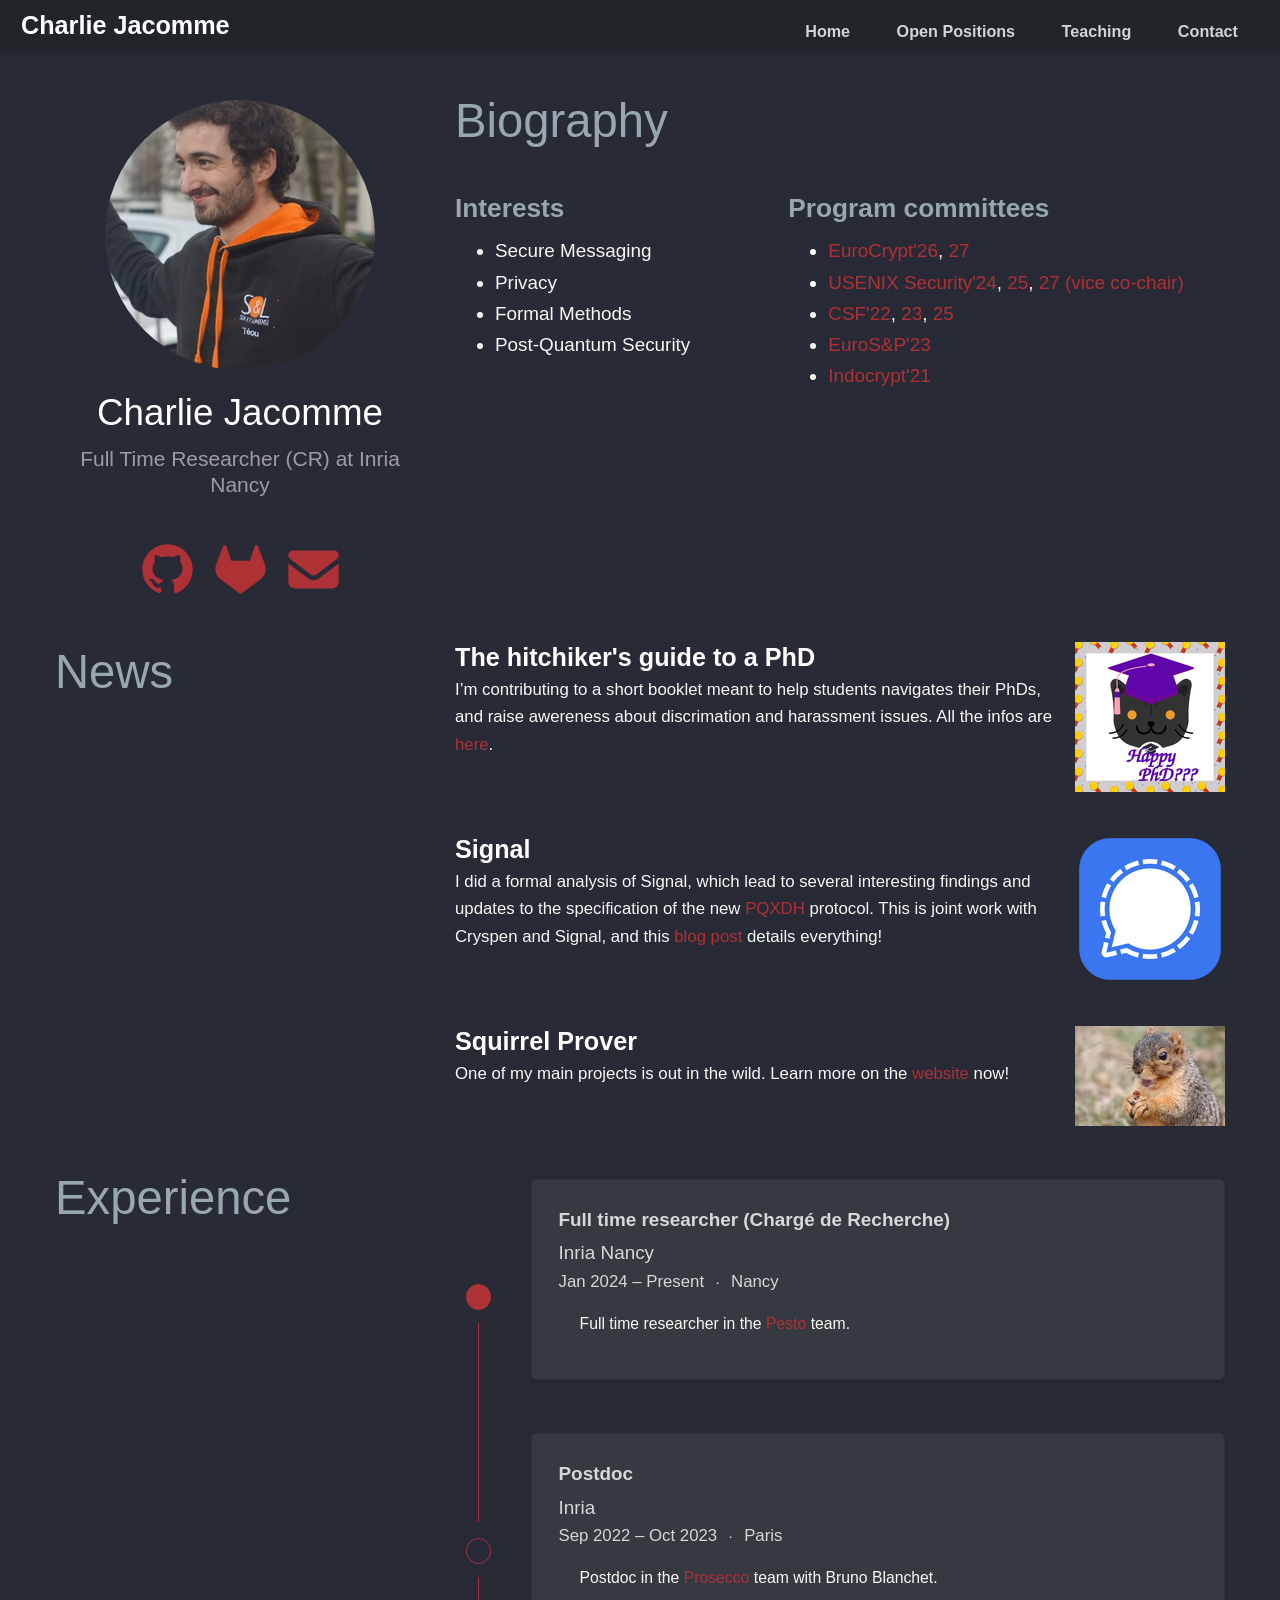
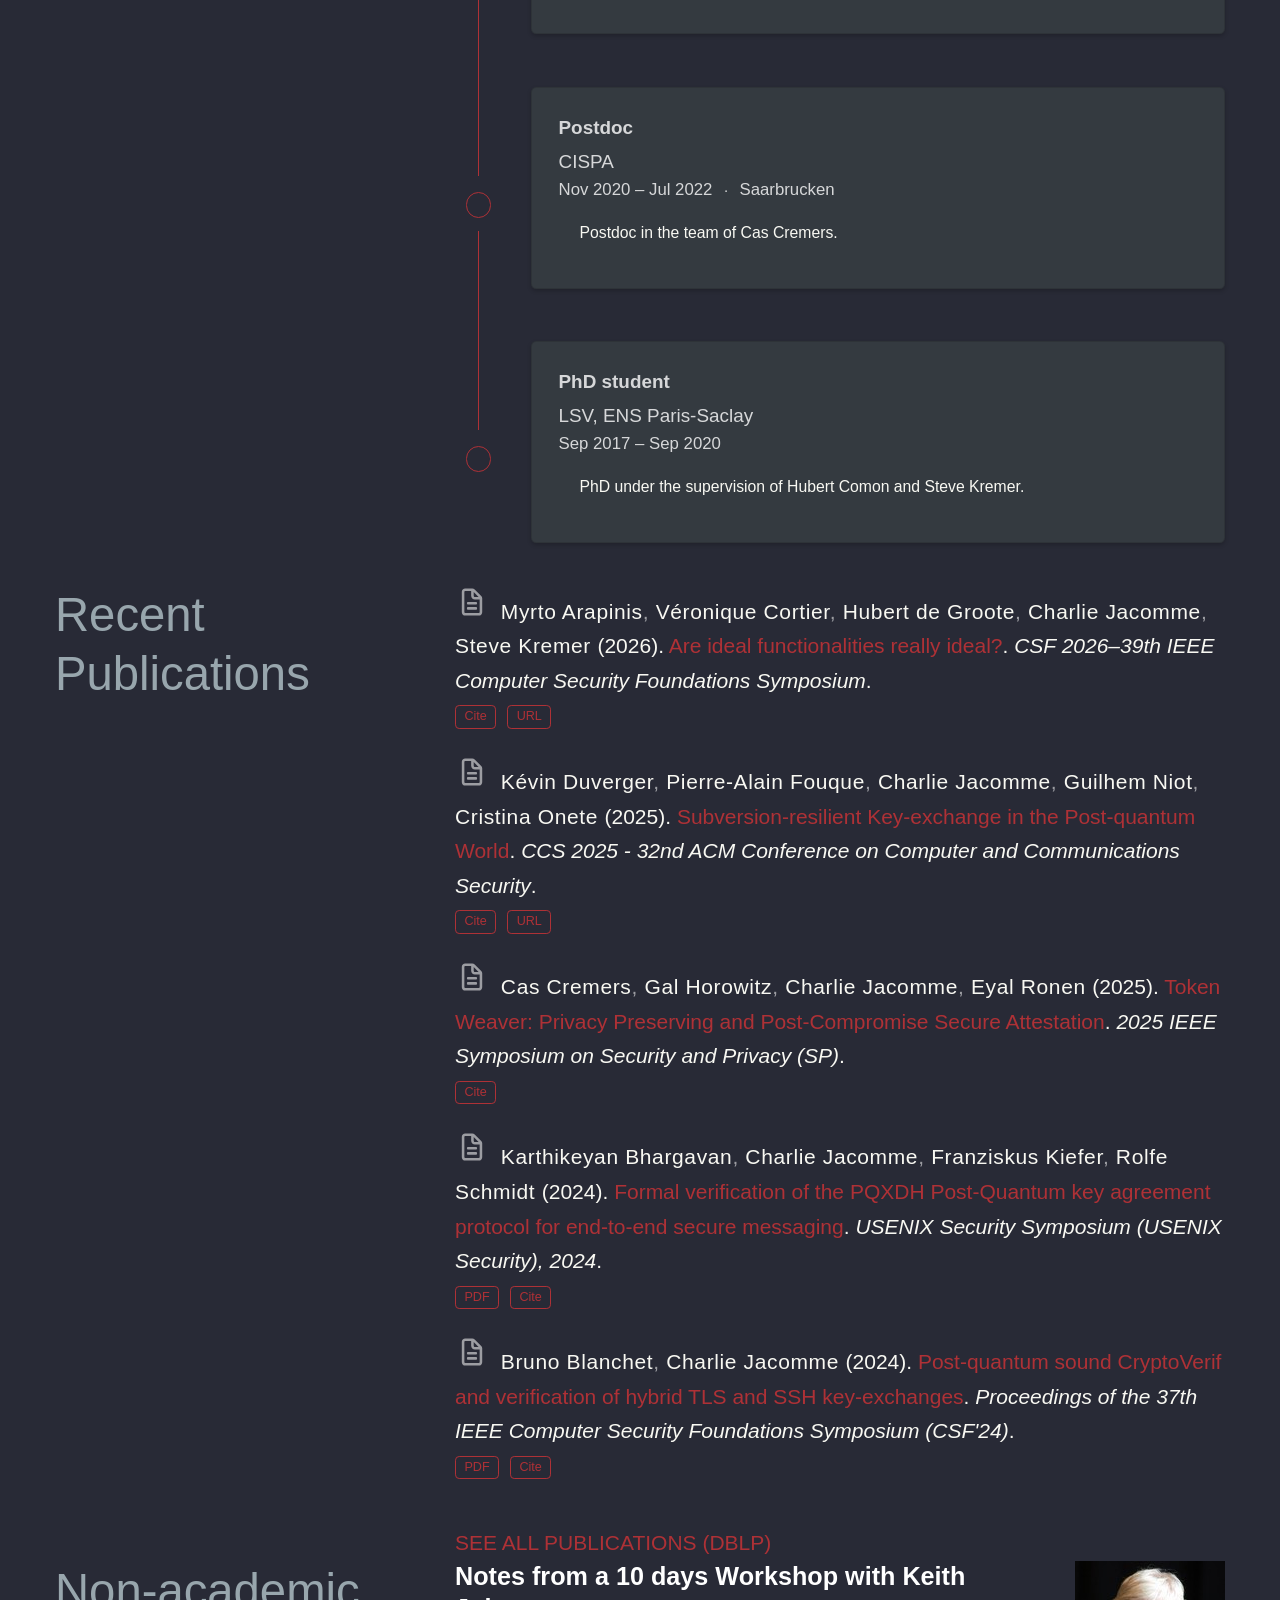
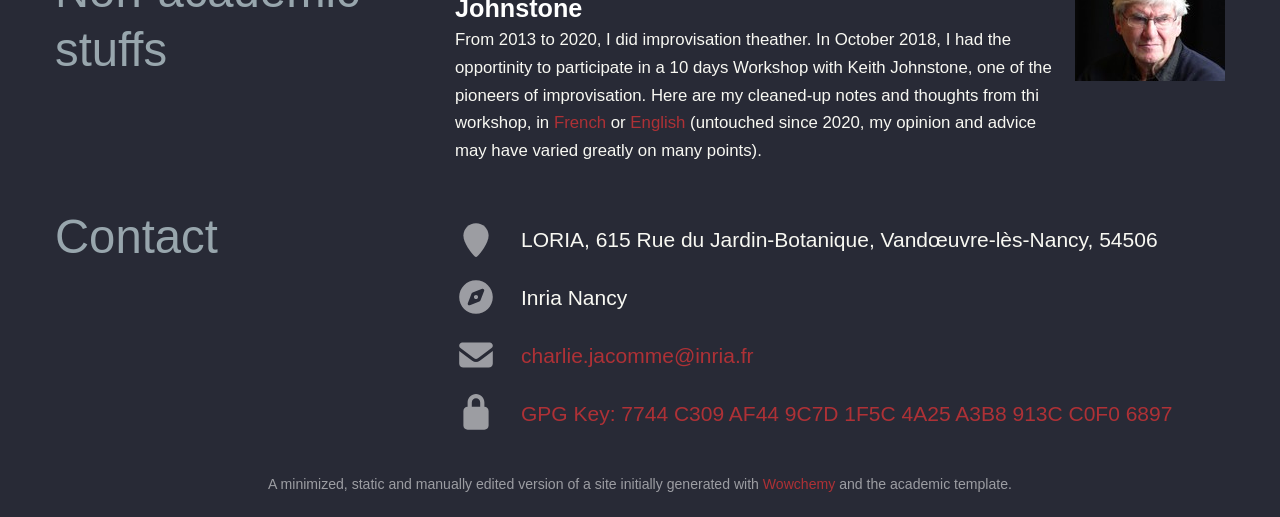
==== index.html @ 4e1c45e5 "first static version" ====
<!DOCTYPE html>
<html lang="en-us"><head>
<meta http-equiv="content-type" content="text/html; charset=UTF-8">
<meta charset="utf-8">
<meta name="viewport" content="width=device-width,initial-scale=1">
<meta http-equiv="x-ua-compatible" content="IE=edge">
<meta name="generator" content="Wowchemy 4.8.0 for Hugo">
<meta name="author" content="Charlie Jacomme">
<meta name="description" content="Full Time Researcher (CR) at Inria Nancy">
<link rel="alternate" hreflang="en-us" href="https://charlie.jacomme.fr/">
<link rel="preconnect" href="https://fonts.gstatic.com/" crossorigin="">
<meta name="theme-color" content="rgb(174,49,54)">

<link rel="stylesheet" href="min.css">




<link rel="canonical" href="https://charlie.jacomme.fr/">


<title>Charlie Jacomme</title>
<body id="top" data-spy="scroll" data-offset="70" data-target="#navbar-main" class="dark">

<nav class="navbar navbar-expand-lg navbar-light compensate-for-scrollbar" id="navbar-main">


<div class="navbar-brand-mobile-wrapper">
<a class="navbar-brand" href="https://charlie.jacomme.fr/">Charlie Jacomme</a>
</div>

<div class="main-menu-item" id="navbar-content">

<a class="nav-link active" href="index.html#about" data-target="#about">Home</a>

<a class="nav-link" href="positions.html">Open Positions</a>

<a class="nav-link" href="teaching.html">Teaching</a>

<a class="nav-link active" href="index.html#contact" data-target="#contact">Contact</a>


</div>
</nav>

<span class="js-widget-page d-none"></span>
<section id="about" class="home-section wg-about">
<div class="container">
<div class="row">
<div class="col-12 col-lg-4">
<div id="profile">
<img class="avatar avatar-circle" src="pics/avatar.jpg" alt="Charlie Jacomme">
<div class="portrait-title">
<h2>Charlie Jacomme</h2>
<h3>Full Time Researcher (CR) at Inria Nancy</h3>
</div>
<ul class="network-icon" aria-hidden="true">
<li>
  <a href="https://github.com/charlie-j/" target="_blank" rel="noopener">
    <i class="big-icon">
   <svg   viewBox="0 0 640 640" height="3em" aria-hidden="true">
    <!--!Font Awesome Free v7.3.1 by @fontawesome - https://fontawesome.com License - https://fontawesome.com/license/free Copyright 2026 Fonticons, Inc.--><path d="M280.5 426.5C214.5 418.5 168 371 168 309.5C168 284.5 177 257.5 192 239.5C185.5 223 186.5 188 194 173.5C214 171 241 181.5 257 196C276 190 296 187 320.5 187C345 187 365 190 383 195.5C398.5 181.5 426 171 446 173.5C453 187 454 222 447.5 239C463.5 258 472 283.5 472 309.5C472 371 425.5 417.5 358.5 426C375.5 437 387 461 387 488.5L387 540.5C387 555.5 399.5 564 414.5 558C505 523.5 576 433 576 321C576 179.5 461 64 319.5 64C178 64 64 179.5 64 321C64 432 134.5 524 229.5 558.5C243 563.5 256 554.5 256 541L256 501C249 504 240 506 232 506C199 506 179.5 488 165.5 454.5C160 441 154 433 142.5 431.5C136.5 431 134.5 428.5 134.5 425.5C134.5 419.5 144.5 415 154.5 415C169 415 181.5 424 194.5 442.5C204.5 457 215 463.5 227.5 463.5C240 463.5 248 459 259.5 447.5C268 439 274.5 431.5 280.5 426.5z"/></svg>
    </i> 
</a>
</li>
<li>
<a href="https://gitlab.inria.fr/cjacomme" target="_blank" rel="noopener">
 <i class="big-icon">
   <svg   viewBox="0 0 640 640"  height="3em" aria-hidden="true">
   <!--!Font Awesome Free v7.3.1 by @fontawesome - https://fontawesome.com License - https://fontawesome.com/license/free Copyright 2026 Fonticons, Inc.--><path d="M568 268.6L567.3 266.8L497.6 85C496.2 81.4 493.7 78.4 490.4 76.4C488 74.8 485.3 73.9 482.4 73.6C479.5 73.3 476.7 73.7 474 74.7C471.3 75.7 468.9 77.4 466.9 79.5C465 81.6 463.6 84.2 462.8 86.9L415.8 230.9L225.3 230.9L178.2 86.9C177.4 84.1 176 81.6 174.1 79.5C172.1 77.4 169.7 75.8 167 74.7C164.4 73.7 161.5 73.3 158.6 73.6C155.7 73.9 153 74.8 150.6 76.4C147.4 78.4 144.8 81.5 143.4 85L73.8 266.8L73 268.6C63 294.8 61.7 323.6 69.5 350.6C77.2 377.5 93.5 401.3 115.9 418.2L116.2 418.4L116.8 418.8L222.8 498.3C261.3 527.4 289.5 548.6 307.4 562.2C311.1 564.1 315.7 566.5 320.4 566.5C325.1 566.5 329.7 564.1 333.4 562.2C351.3 548.7 379.5 527.3 418 498.3L524.7 418.4L525 418.1C547.4 401.2 563.7 377.5 570.6 350.6C579.2 323.6 578 294.8 568 268.6z"/></svg>
    </i> 
</a>
</li>
<li>
<a href="mailto:charlie.jacomme@inria.fr">
 <i class="big-icon">
   <svg   viewBox="0 0 640 640"  height="3em" aria-hidden="true"><!--!Font Awesome Free v7.3.1 by @fontawesome - https://fontawesome.com License - https://fontawesome.com/license/free Copyright 2026 Fonticons, Inc.--><path id="fa-enveloppe" d="M112 128C85.5 128 64 149.5 64 176C64 191.1 71.1 205.3 83.2 214.4L291.2 370.4C308.3 383.2 331.7 383.2 348.8 370.4L556.8 214.4C568.9 205.3 576 191.1 576 176C576 149.5 554.5 128 528 128L112 128zM64 260L64 448C64 483.3 92.7 512 128 512L512 512C547.3 512 576 483.3 576 448L576 260L377.6 408.8C343.5 434.4 296.5 434.4 262.4 408.8L64 260z"/></svg>
  </i>
</a>
</li>
</ul>
</div>
</div>
<div class="col-12 col-lg-8">
<h1>Biography</h1>
<div class="row">
<div class="col-md-5">
<h3>Interests</h3>
<ul class="ul-interests">
<li>Secure Messaging</li>
<li>Privacy</li>
<li>Formal Methods</li>
<li>Post-Quantum Security</li>
</ul>
</div>
<div class="col-md-7">

<h3>Program committees</h3>
<ul class="ul-interests">
<li> <a href="https://eurocrypt.iacr.org/2026/callforpapers.php">EuroCrypt'26</a>, <a href="https://eurocrypt.iacr.org/2027/callforpapers.php">27</a> </li>
<li> <a href="https://www.usenix.org/conference/usenixsecurity24/call-for-papers">USENIX Security'24</a>, <a href="https://www.usenix.org/conference/usenixsecurity25/call-for-papers">25</a>, <a href="https://www.usenix.org/conference/usenixsecurity27/call-for-papers">27 (vice co-chair)</a> </li>
<li> <a href="https://www.ieee-security.org/TC/CSF2022/cfp.html">CSF'22</a>, <a href="https://www.ieee-security.org/TC/CSF2023/cfp.html">23</a>, <a href="https://www.ieee-security.org/TC/CSF2025/cfp.html">25</a> </li>
<li> <a href="https://www.ieee-security.org/TC/EuroSP2023/">EuroS&amp;P'23</a> </li>
<li> <a href="https://indocrypt2021.lnmiit.ac.in/committees_pc.html">Indocrypt'21</a> </li>
</ul>

</div>

</div>
</div>
<div class="row">
</div>
</div>
</div>

</section>
<section id="projects" class="home-section wg-portfolio">
<div class="container">
<div class="row">
<div class="col-12 col-lg-4 section-heading">
<h1>News</h1>
</div>
<div class="col-12 col-lg-8">
<div class="row js-layout-row">
<div class="col-12 isotope-item">
<div class="media stream-item">
<div class="media-body">
<h3 class="article-title mb-0 mt-0">
<a href="https://not-in-our-labs.github.io/" target="_blank" rel="noopener">The hitchiker's guide to a PhD</a>
</h3>
<a href="https://charlie.jacomme.fr/project/booklet/" class="summary-link">
</a><div class="article-style"><a href="https://charlie.jacomme.fr/project/booklet/" class="summary-link">
</a><a href=""></a>I’m contributing to a short booklet meant to help students navigates their PhDs, and raise awereness about discrimation and harassment issues. All the infos are <a href="https://not-in-our-labs.github.io/">here</a>.
</div>

<div class="stream-meta article-metadata">
</div>
<div class="btn-links">
</div>
</div>
<div class="ml-3">
<a href="https://not-in-our-labs.github.io/" target="_blank" rel="noopener">
<img src="pics/happy-phd.png" alt="The hitchiker's guide to a PhD">
</a>
</div>
</div>
</div>
<div class="col-12 isotope-item">
<div class="media stream-item">
<div class="media-body">
<h3 class="article-title mb-0 mt-0">
<a href="https://cryspen.com/post/pqxdh/" target="_blank" rel="noopener">Signal</a>
</h3>
<a href="https://charlie.jacomme.fr/project/signal/" class="summary-link">
</a><div class="article-style"><a href="https://charlie.jacomme.fr/project/signal/" class="summary-link">
</a><a href=""></a>I did a formal analysis of Signal, which lead to several interesting findings and updates to the specification of the new <a href="https://signal.org/blog/pqxdh/">PQXDH</a> protocol. This is joint work with Cryspen and Signal, and this <a href="https://cryspen.com/post/pqxdh/">blog post</a> details everything!
</div>

<div class="stream-meta article-metadata">
</div>
<div class="btn-links">
</div>
</div>
<div class="ml-3">
<a href="https://cryspen.com/post/pqxdh/" target="_blank" rel="noopener">
<img src="pics/signal.png" alt="Signal">
</a>
</div>
</div>
</div>
<div class="col-12 isotope-item">
<div class="media stream-item">
<div class="media-body">
<h3 class="article-title mb-0 mt-0">
<a href="https://squirrel-prover.github.io/" target="_blank" rel="noopener">Squirrel Prover</a>
</h3>
<a href="https://charlie.jacomme.fr/project/squirrelprover/" class="summary-link">
</a><div class="article-style"><a href="https://charlie.jacomme.fr/project/squirrelprover/" class="summary-link">
</a><a href=""></a>One of my main projects is out in the wild. Learn more on the <a href="https://squirrel-prover.github.io/">website</a> now!
</div>

<div class="stream-meta article-metadata">
</div>
<div class="btn-links">
</div>
</div>
<div class="ml-3">
<a href="https://squirrel-prover.github.io/" target="_blank" rel="noopener">
<img src="pics/squirrel.jpg" alt="Squirrel Prover">
</a>
</div>
</div>
</div>
</div>
</div>
</div>
</div>
</section>
<section id="experience" class="home-section wg-experience">
<div class="container">
<div class="row">
<div class="col-12 col-lg-4 section-heading">
<h1>Experience</h1>
</div>
<div class="col-12 col-lg-8">
<div class="row experience">
<div class="col-auto text-center flex-column d-none d-sm-flex">
<div class="row h-50">
<div class="col">&nbsp;</div>
<div class="col">&nbsp;</div>
</div>
<div class="m-2">
<span class="badge badge-pill border exp-fill">&nbsp;</span>
</div>
<div class="row h-50">
<div class="col border-right">&nbsp;</div>
<div class="col">&nbsp;</div>
</div>
</div>
<div class="col py-2">
<div class="card">
<div class="card-body">
<h4 class="card-title exp-title text-muted mt-0 mb-1">Full time researcher (Chargé de Recherche)</h4>
<h4 class="card-title exp-company text-muted my-0">Inria Nancy</h4>
<div class="text-muted exp-meta">
Jan 2024 –
Present
<span class="middot-divider"></span>
<span>Nancy</span>
</div>
<div class="card-text">Full time researcher in the <a href="https://team.inria.fr/pesto/">Pesto</a> team.</div>
</div>
</div>
</div>
</div>
<div class="row experience">
<div class="col-auto text-center flex-column d-none d-sm-flex">
<div class="row h-50">
<div class="col border-right">&nbsp;</div>
<div class="col">&nbsp;</div>
</div>
<div class="m-2">
<span class="badge badge-pill border">&nbsp;</span>
</div>
<div class="row h-50">
<div class="col border-right">&nbsp;</div>
<div class="col">&nbsp;</div>
</div>
</div>
<div class="col py-2">
<div class="card">
<div class="card-body">
<h4 class="card-title exp-title text-muted mt-0 mb-1">Postdoc</h4>
<h4 class="card-title exp-company text-muted my-0">Inria</h4>
<div class="text-muted exp-meta">
Sep 2022 –
Oct 2023
<span class="middot-divider"></span>
<span>Paris</span>
</div>
<div class="card-text">Postdoc in the <a href="https://team.inria.fr/prosecco/">Prosecco</a> team with Bruno Blanchet.</div>
</div>
</div>
</div>
</div>
<div class="row experience">
<div class="col-auto text-center flex-column d-none d-sm-flex">
<div class="row h-50">
<div class="col border-right">&nbsp;</div>
<div class="col">&nbsp;</div>
</div>
<div class="m-2">
<span class="badge badge-pill border">&nbsp;</span>
</div>
<div class="row h-50">
<div class="col border-right">&nbsp;</div>
<div class="col">&nbsp;</div>
</div>
</div>
<div class="col py-2">
<div class="card">
<div class="card-body">
<h4 class="card-title exp-title text-muted mt-0 mb-1">Postdoc</h4>
<h4 class="card-title exp-company text-muted my-0">CISPA</h4>
<div class="text-muted exp-meta">
Nov 2020 –
Jul 2022
<span class="middot-divider"></span>
<span>Saarbrucken</span>
</div>
<div class="card-text">Postdoc in the team of Cas Cremers.</div>
</div>
</div>
</div>
</div>
<div class="row experience">
<div class="col-auto text-center flex-column d-none d-sm-flex">
<div class="row h-50">
<div class="col border-right">&nbsp;</div>
<div class="col">&nbsp;</div>
</div>
<div class="m-2">
<span class="badge badge-pill border">&nbsp;</span>
</div>
<div class="row h-50">
<div class="col">&nbsp;</div>
<div class="col">&nbsp;</div>
</div>
</div>
<div class="col py-2">
<div class="card">
<div class="card-body">
<h4 class="card-title exp-title text-muted mt-0 mb-1">PhD student</h4>
<h4 class="card-title exp-company text-muted my-0">LSV, ENS Paris-Saclay</h4>
<div class="text-muted exp-meta">
Sep 2017 –
Sep 2020
</div>
<div class="card-text">PhD under the supervision of Hubert Comon and Steve Kremer.</div>
</div>
</div>
</div>
</div>
</div>
</div>
</div>
</section>


<section id="publications" class="home-section wg-pages">
<div class="container">
<div class="row">
<div class="col-12 col-lg-4 section-heading">
<h1>Recent Publications</h1>
</div>
<svg  xmlns="http://www.w3.org/2000/svg" viewBox="0 0 640 640"  width="0" height="0"><!--!Font Awesome Free v7.3.1 by @fontawesome - https://fontawesome.com License - https://fontawesome.com/license/free Copyright 2026 Fonticons, Inc.--><path id="fa-file"
d="M192 112L304 112L304 200C304 239.8 336.2 272 376 272L464 272L464 512C464 520.8 456.8 528 448 528L192 528C183.2 528 176 520.8 176 512L176 128C176 119.2 183.2 112 192 112zM352 131.9L444.1 224L376 224C362.7 224 352 213.3 352 200L352 131.9zM192 64C156.7 64 128 92.7 128 128L128 512C128 547.3 156.7 576 192 576L448 576C483.3 576 512 547.3 512 512L512 250.5C512 233.5 505.3 217.2 493.3 205.2L370.7 82.7C358.7 70.7 342.5 64 325.5 64L192 64zM248 320C234.7 320 224 330.7 224 344C224 357.3 234.7 368 248 368L392 368C405.3 368 416 357.3 416 344C416 330.7 405.3 320 392 320L248 320zM248 416C234.7 416 224 426.7 224 440C224 453.3 234.7 464 248 464L392 464C405.3 464 416 453.3 416 440C416 426.7 405.3 416 392 416L248 416z"/></svg>


<div class="col-12 col-lg-8">
<div class="pub-list-item" style="margin-bottom:1rem">
  <i class="far pub-icon" aria-hidden="true">
       <svg   viewBox="0 0 640 640"  height="2em" aria-hidden="true">     <use href="#fa-file"></use> </svg>
  </i>
  
<span class="article-metadata li-cite-author">
<span><a href="https://charlie.jacomme.fr/author/myrto-arapinis/">Myrto Arapinis</a></span>, <span><a href="https://charlie.jacomme.fr/author/veronique-cortier/">Véronique Cortier</a></span>, <span><a href="https://charlie.jacomme.fr/author/hubert-de-groote/">Hubert de Groote</a></span>, <span><a href="https://charlie.jacomme.fr/author/charlie-jacomme/">Charlie Jacomme</a></span>, <span><a href="https://charlie.jacomme.fr/author/steve-kremer/">Steve Kremer</a></span>
</span>
(2026).
<a href="https://charlie.jacomme.fr/publication/arapinis-2026-ideal/">Are ideal functionalities really ideal?</a>.
<em>CSF 2026–39th IEEE Computer Security Foundations Symposium</em>.
<p>
<button type="button" class="btn btn-outline-primary my-1 mr-1 btn-sm js-cite-modal" data-filename="/publication/arapinis-2026-ideal/cite.bib">
Cite
</button>
<a class="btn btn-outline-primary my-1 mr-1 btn-sm" href="https://eprint.iacr.org/2025/2125" target="_blank" rel="noopener">
URL
</a>
</p>
</div>
<div class="pub-list-item" style="margin-bottom:1rem">
  <i class="far pub-icon" aria-hidden="true">
 <svg   viewBox="0 0 640 640"  height="2em" aria-hidden="true">     <use href="#fa-file"></use> </svg>
  </i>
<span class="article-metadata li-cite-author">
<span><a href="https://charlie.jacomme.fr/author/kevin-duverger/">Kévin Duverger</a></span>, <span><a href="https://charlie.jacomme.fr/author/pierre-alain-fouque/">Pierre-Alain Fouque</a></span>, <span><a href="https://charlie.jacomme.fr/author/charlie-jacomme/">Charlie Jacomme</a></span>, <span><a href="https://charlie.jacomme.fr/author/guilhem-niot/">Guilhem Niot</a></span>, <span><a href="https://charlie.jacomme.fr/author/cristina-onete/">Cristina Onete</a></span>
</span>
(2025).
<a href="https://charlie.jacomme.fr/publication/duvergerhal-05242187/">Subversion-resilient Key-exchange in the Post-quantum World</a>.
<em>CCS 2025 - 32nd ACM Conference on Computer and Communications Security</em>.
<p>
<button type="button" class="btn btn-outline-primary my-1 mr-1 btn-sm js-cite-modal" data-filename="/publication/duvergerhal-05242187/cite.bib">
Cite
</button>
<a class="btn btn-outline-primary my-1 mr-1 btn-sm" href="https://inria.hal.science/hal-05242187" target="_blank" rel="noopener">
URL
</a>
</p>
</div>
<div class="pub-list-item" style="margin-bottom:1rem">
<i class="far  pub-icon" aria-hidden="true"> <svg   viewBox="0 0 640 640" height="2em" aria-hidden="true">     <use href="#fa-file"></use> </svg></i>
<span class="article-metadata li-cite-author">
<span><a href="https://charlie.jacomme.fr/author/cas-cremers/">Cas Cremers</a></span>, <span><a href="https://charlie.jacomme.fr/author/gal-horowitz/">Gal Horowitz</a></span>, <span><a href="https://charlie.jacomme.fr/author/charlie-jacomme/">Charlie Jacomme</a></span>, <span><a href="https://charlie.jacomme.fr/author/eyal-ronen/">Eyal Ronen</a></span>
</span>
(2025).
<a href="https://charlie.jacomme.fr/publication/cremers-2025-token/">Token Weaver: Privacy Preserving and Post-Compromise Secure Attestation</a>.
<em>2025 IEEE Symposium on Security and Privacy (SP)</em>.
<p>
<button type="button" class="btn btn-outline-primary my-1 mr-1 btn-sm js-cite-modal" data-filename="/publication/cremers-2025-token/cite.bib">
Cite
</button>
</p>
</div>
<div class="pub-list-item" style="margin-bottom:1rem">
<i class="far pub-icon" aria-hidden="true"> <svg   viewBox="0 0 640 640" height="2em" aria-hidden="true">     <use href="#fa-file"></use> </svg></i>
<span class="article-metadata li-cite-author">
<span><a href="https://charlie.jacomme.fr/author/karthikeyan-bhargavan/">Karthikeyan Bhargavan</a></span>, <span><a href="https://charlie.jacomme.fr/author/charlie-jacomme/">Charlie Jacomme</a></span>, <span><a href="https://charlie.jacomme.fr/author/franziskus-kiefer/">Franziskus Kiefer</a></span>, <span><a href="https://charlie.jacomme.fr/author/rolfe-schmidt/">Rolfe Schmidt</a></span>
</span>
(2024).
<a href="https://charlie.jacomme.fr/publication/bjks-usenix-24/">Formal verification of the PQXDH Post-Quantum key agreement protocol for end-to-end secure messaging</a>.
<em>USENIX Security Symposium (USENIX Security), 2024</em>.
<p>
<a class="btn btn-outline-primary my-1 mr-1 btn-sm" href="https://charlie.jacomme.fr/publication/bjks-usenix-24/bjks-usenix-24.pdf" target="_blank" rel="noopener">
PDF
</a>
<button type="button" class="btn btn-outline-primary my-1 mr-1 btn-sm js-cite-modal" data-filename="/publication/bjks-usenix-24/cite.bib">
Cite
</button>
</p>
</div>
<div class="pub-list-item" style="margin-bottom:1rem">
<i class="far pub-icon" aria-hidden="true"> <svg   viewBox="0 0 640 640" height="2em" aria-hidden="true">     <use href="#fa-file"></use> </svg></i>
<span class="article-metadata li-cite-author">
<span><a href="https://charlie.jacomme.fr/author/bruno-blanchet/">Bruno Blanchet</a></span>, <span><a href="https://charlie.jacomme.fr/author/charlie-jacomme/">Charlie Jacomme</a></span>
</span>
(2024).
<a href="https://charlie.jacomme.fr/publication/bj-csf-24/">Post-quantum sound CryptoVerif and verification of hybrid TLS and SSH key-exchanges</a>.
<em>Proceedings of the 37th IEEE Computer Security Foundations Symposium (CSF'24)</em>.
<p>
<a class="btn btn-outline-primary my-1 mr-1 btn-sm" href="https://charlie.jacomme.fr/publication/bj-csf-24/bj-csf-24.pdf" target="_blank" rel="noopener">
PDF
</a>
<button type="button" class="btn btn-outline-primary my-1 mr-1 btn-sm js-cite-modal" data-filename="/publication/bj-csf-24/cite.bib">
Cite
</button>
</p>
</div>
<div class="see-all">
<a href="https://dblp.org/pid/195/3195.html">
See all publications (dblp)

</a>
</div>
</div>
</div>
</div>
</section>

<section id="blogposts" class="home-section wg-pages">
<div class="container">
<div class="row">
<div class="col-12 col-lg-4 section-heading">
<h1>Non-academic stuffs</h1>
</div>
<div class="col-12 col-lg-8">
<div class="media stream-item">
<div class="media-body">
<h3 class="article-title mb-0 mt-0">
<a href="https://charlie.jacomme.fr/post/keithnotes/">Notes from a 10 days Workshop with Keith Johnstone</a>
</h3>
<a href="https://charlie.jacomme.fr/post/keithnotes/" class="summary-link">
<div class="article-style">
From 2013 to 2020, I did improvisation theather. In October 2018, I had the opportinity to participate in a 10 days Workshop with Keith Johnstone, one of the pioneers of improvisation. Here are my cleaned-up notes and thoughts from thi workshop, in <a href="keith/keith_vf.pdf">French</a> or <a href="keith/keith.pdf">English</a> (untouched since 2020, my opinion and advice may have varied greatly on many points). 
</div>
</a>
</div>
<div class="ml-3">
<a href="https://charlie.jacomme.fr/post/keithnotes/">
<img src="pics/keith.jpg" alt="Notes from a 10 days Workshop with Keith Johnstone">
</a>
</div>
</div>
</div>
</div>
</div>
</section>

<section id="contact" class="home-section wg-contact">
<div class="container">
<div class="row contact-widget">
<div class="col-12 col-lg-4 section-heading">
<h1>Contact</h1>
</div>
<div class="col-12 col-lg-8">
<ul class="fa-ul">
<li>
  <i class="fa-li fas fa-2x" aria-hidden="true">
<svg xmlns="http://www.w3.org/2000/svg" viewBox="0 0 640 640" height="1em"><!--!Font Awesome Free v7.3.1 by @fontawesome - https://fontawesome.com License - https://fontawesome.com/license/free Copyright 2026 Fonticons, Inc.--><path d="M320 64C214 64 128 148.4 128 252.6C128 371.9 248.2 514.9 298.4 569.4C310.2 582.2 329.8 582.2 341.6 569.4C391.8 514.9 512 371.9 512 252.6C512 148.4 426 64 320 64z"/></svg>
  </i>
<span id="person-address">LORIA, 615 Rue du Jardin-Botanique, Vandœuvre-lès-Nancy, 54506</span>
</li>
<li>
  <i class="fa-li fas fa-2x" aria-hidden="true">
<svg xmlns="http://www.w3.org/2000/svg" viewBox="0 0 640 640" height="1em"><!--!Font Awesome Free v7.3.1 by @fontawesome - https://fontawesome.com License - https://fontawesome.com/license/free Copyright 2026 Fonticons, Inc.--><path d="M320 576C461.4 576 576 461.4 576 320C576 178.6 461.4 64 320 64C178.6 64 64 178.6 64 320C64 461.4 178.6 576 320 576zM370.7 389.1L226.4 444.6C207 452.1 187.9 433 195.4 413.6L250.9 269.3C254.2 260.8 260.8 254.2 269.3 250.9L413.6 195.4C433 187.9 452.1 207 444.6 226.4L389.1 370.7C385.9 379.2 379.2 385.8 370.7 389.1zM352 320C352 302.3 337.7 288 320 288C302.3 288 288 302.3 288 320C288 337.7 302.3 352 320 352C337.7 352 352 337.7 352 320z"/></svg>
  </i>
<span>Inria Nancy</span>
</li>
<li>
  <i class="fa-li fas fa-2x" aria-hidden="true">
    <svg xmlns="http://www.w3.org/2000/svg" viewBox="0 0 640 640" height="1em">
<use href="#fa-enveloppe"></use>
      </svg>

  </i>
<a href="mailto:charlie.jacomme@inria.fr"></a><a href="mailto:charlie.jacomme@inria.fr">charlie.jacomme@inria.fr</a>
</li>
<li>
  <i class="fa-li fas fa-2x" aria-hidden="true">
<svg xmlns="http://www.w3.org/2000/svg" viewBox="0 0 640 640" height="1em"><!--!Font Awesome Free v7.3.1 by @fontawesome - https://fontawesome.com License - https://fontawesome.com/license/free Copyright 2026 Fonticons, Inc.--><path d="M256 160L256 224L384 224L384 160C384 124.7 355.3 96 320 96C284.7 96 256 124.7 256 160zM192 224L192 160C192 89.3 249.3 32 320 32C390.7 32 448 89.3 448 160L448 224C483.3 224 512 252.7 512 288L512 512C512 547.3 483.3 576 448 576L192 576C156.7 576 128 547.3 128 512L128 288C128 252.7 156.7 224 192 224z"/></svg>
  </i>
<a href="https://keys.openpgp.org/search?q=7744C309AF449C7D1F5C4A25A3B8913CC0F06897" target="_blank" rel="noopener">GPG Key: 7744 C309 AF44 9C7D 1F5C 4A25 A3B8 913C C0F0 6897</a>
</li>
</ul>
<div class="d-none">
<input id="map-provider" value="2">
<input id="map-lat" value="48.665657173597985">
<input id="map-lng" value="6.157897887242703">
<input id="map-dir" value="LORIA, 615 Rue du Jardin-Botanique, Vandœuvre-lès-Nancy, 54506">
<input id="map-zoom" value="15">
<input id="map-api-key">
</div>

</div>
</div>
</div>
</section>


<div class="container">
<footer class="site-footer">
<p class="powered-by">
</p>
<p class="powered-by">
A minimized, static and manually edited version of a site initially generated with
<a href="https://wowchemy.com/" target="_blank" rel="noopener">Wowchemy</a> and the academic template. 

</p>
</footer>
</div>
<div id="modal" class="modal fade" role="dialog">
<div class="modal-dialog">
<div class="modal-content">
<div class="modal-header">
<h5 class="modal-title">Cite</h5>
<button type="button" class="close" data-dismiss="modal" aria-label="Close">
<span aria-hidden="true">×</span>
</button>
</div>
<div class="modal-body">
<pre><code class="tex hljs"></code></pre>
</div>
<div class="modal-footer">

<div id="modal-error"></div>
</div>
</div>
</div>
</div>
</body></html>
---- min.css ----
/*!
 * Font Awesome Free 5.14.0 by @fontawesome - https://fontawesome.com
 * License - https://fontawesome.com/license/free (Icons: CC BY 4.0, Fonts: SIL OFL 1.1, Code: MIT License)
 */

.fa,.fab,.far,.fas{-moz-osx-font-smoothing:grayscale;-webkit-font-smoothing:antialiased;display:inline-block;font-style:normal;font-variant:normal;text-rendering:auto;line-height:1}
.fa-2x{font-size:2em}
.fa-ul{list-style-type:none;margin-left:2.5em;padding-left:0}
.fa-ul>li{position:relative}
.fa-li{left:-2em;position:absolute;text-align:center;width:2em;line-height:inherit; fill:rgba(255,255,255,.54);}
@-webkit-keyframes fa-spin{0%{-webkit-transform:rotate(0);transform:rotate(0)}to{-webkit-transform:rotate(1turn);transform:rotate(1turn)}}
@keyframes fa-spin{0%{-webkit-transform:rotate(0);transform:rotate(0)}to{-webkit-transform:rotate(1turn);transform:rotate(1turn)}}
.fa-angle-right:before{content:""}
.fa-chevron-up:before{content:""}
.fa-compass:before{content:""}
.fa-copy:before{content:""}
.fa-download:before{content:""}
.fa-envelope:before{content:""}
.fa-file-alt:before{content:""}
.fa-github:before{content:""}
.fa-gitlab:before{content:""}
.fa-graduation-cap:before{content:""}
.fa-lock:before{content:""}
.fa-map-marker:before{content:""}
/* @font-face{font-family:"Font Awesome 5 Brands";font-style:normal;font-weight:400;font-display:block;src:url(https://cdnjs.cloudflare.com/ajax/libs/font-awesome/5.14.0/webfonts/fa-brands-400.eot);src:url(https://cdnjs.cloudflare.com/ajax/libs/font-awesome/5.14.0/webfonts/fa-brands-400.eot?#iefix) format("embedded-opentype"),url(https://cdnjs.cloudflare.com/ajax/libs/font-awesome/5.14.0/webfonts/fa-brands-400.woff2) format("woff2"),url(https://cdnjs.cloudflare.com/ajax/libs/font-awesome/5.14.0/webfonts/fa-brands-400.woff) format("woff"),url(https://cdnjs.cloudflare.com/ajax/libs/font-awesome/5.14.0/webfonts/fa-brands-400.ttf) format("truetype"),url(https://cdnjs.cloudflare.com/ajax/libs/font-awesome/5.14.0/webfonts/fa-brands-400.svg#fontawesome) format("svg")} */
/* .fab{font-family:"Font Awesome 5 Brands"} */
/* @font-face{font-family:"Font Awesome 5 Free";font-style:normal;font-weight:400;font-display:block;src:url(https://cdnjs.cloudflare.com/ajax/libs/font-awesome/5.14.0/webfonts/fa-regular-400.eot);src:url(https://cdnjs.cloudflare.com/ajax/libs/font-awesome/5.14.0/webfonts/fa-regular-400.eot?#iefix) format("embedded-opentype"),url(https://cdnjs.cloudflare.com/ajax/libs/font-awesome/5.14.0/webfonts/fa-regular-400.woff2) format("woff2"),url(https://cdnjs.cloudflare.com/ajax/libs/font-awesome/5.14.0/webfonts/fa-regular-400.woff) format("woff"),url(https://cdnjs.cloudflare.com/ajax/libs/font-awesome/5.14.0/webfonts/fa-regular-400.ttf) format("truetype"),url(https://cdnjs.cloudflare.com/ajax/libs/font-awesome/5.14.0/webfonts/fa-regular-400.svg#fontawesome) format("svg")} */
.fab,.far{font-weight:400}
/* @font-face{font-family:"Font Awesome 5 Free";font-style:normal;font-weight:900;font-display:block;src:url(https://cdnjs.cloudflare.com/ajax/libs/font-awesome/5.14.0/webfonts/fa-solid-900.eot);src:url(https://cdnjs.cloudflare.com/ajax/libs/font-awesome/5.14.0/webfonts/fa-solid-900.eot?#iefix) format("embedded-opentype"),url(https://cdnjs.cloudflare.com/ajax/libs/font-awesome/5.14.0/webfonts/fa-solid-900.woff2) format("woff2"),url(https://cdnjs.cloudflare.com/ajax/libs/font-awesome/5.14.0/webfonts/fa-solid-900.woff) format("woff"),url(https://cdnjs.cloudflare.com/ajax/libs/font-awesome/5.14.0/webfonts/fa-solid-900.ttf) format("truetype"),url(https://cdnjs.cloudflare.com/ajax/libs/font-awesome/5.14.0/webfonts/fa-solid-900.svg#fontawesome) format("svg")} */
.fa,.far,.fas{font-family:"Font Awesome 5 Free"}
.fa,.fas{font-weight:900}
@keyframes a{to{transform:rotate(1turn)}}
.hljs{display:block;overflow-x:auto;padding:.5em;color:#333;background:#f8f8f8}
.hljs{display:block;overflow-x:auto;padding:.5em;background:#282a36}
.hljs{color:#f8f8f2}
/* @font-face{font-family:Montserrat;font-style:normal;font-weight:400;font-display:swap;src:url(https://fonts.gstatic.com/s/montserrat/v31/JTUHjIg1_i6t8kCHKm4532VJOt5-QNFgpCtr6Hw5aX8.ttf) format("truetype")} */
/* @font-face{font-family:Montserrat;font-style:normal;font-weight:700;font-display:swap;src:url(https://fonts.gstatic.com/s/montserrat/v31/JTUHjIg1_i6t8kCHKm4532VJOt5-QNFgpCuM73w5aX8.ttf) format("truetype")} */
/* @font-face{font-family:Roboto;font-style:italic;font-weight:400;font-stretch:normal;font-display:swap;src:url(https://fonts.gstatic.com/s/roboto/v51/KFOKCnqEu92Fr1Mu53ZEC9_Vu3r1gIhOszmOClHrs6ljXfMMLoHQuAj-lg.ttf) format("truetype")} */
/* @font-face{font-family:Roboto;font-style:normal;font-weight:400;font-stretch:normal;font-display:swap;src:url(https://fonts.gstatic.com/s/roboto/v51/KFOMCnqEu92Fr1ME7kSn66aGLdTylUAMQXC89YmC2DPNWubEbVmUiA8.ttf) format("truetype")} */
/* @font-face{font-family:Roboto;font-style:normal;font-weight:700;font-stretch:normal;font-display:swap;src:url(https://fonts.gstatic.com/s/roboto/v51/KFOMCnqEu92Fr1ME7kSn66aGLdTylUAMQXC89YmC2DPNWuYjalmUiA8.ttf) format("truetype")} */
/* @font-face{font-family:"Roboto Mono";font-style:normal;font-weight:400;font-display:swap;src:url(https://fonts.gstatic.com/s/robotomono/v31/L0xuDF4xlVMF-BfR8bXMIhJHg45mwgGEFl0_3vq_ROW9.ttf) format("truetype")} */
/*!* Wowchemy v4.8.0 (https://wowchemy.com/)*/
/*!* Bootstrap v4.4.1 (https://getbootstrap.com/)
* Copyright 2011-2019 The Bootstrap Authors
* Copyright 2011-2019 Twitter, Inc.
* Licensed under MIT (https://github.com/twbs/bootstrap/blob/master/LICENSE)*/
:root{--blue:#007bff;--indigo:#6610f2;--purple:#6f42c1;--pink:#e83e8c;--red:#dc3545;--orange:#fd7e14;--yellow:#ffc107;--green:#28a745;--teal:#20c997;--cyan:#17a2b8;--white:#fff;--gray:#6c757d;--gray-dark:#343a40;--primary:#ae3136;--secondary:#6c757d;--success:#28a745;--info:#17a2b8;--warning:#ffc107;--danger:#dc3545;--light:#f8f9fa;--dark:#343a40;--breakpoint-xs:0;--breakpoint-sm:576px;--breakpoint-md:768px;--breakpoint-lg:992px;--breakpoint-xl:1200px;--font-family-sans-serif:-apple-system,BlinkMacSystemFont,"Segoe UI",Roboto,"Helvetica Neue",Arial,"Noto Sans",sans-serif,"Apple Color Emoji","Segoe UI Emoji","Segoe UI Symbol","Noto Color Emoji";--font-family-monospace:SFMono-Regular,Menlo,Monaco,Consolas,"Liberation Mono","Courier New",monospace}
*,::after,::before{box-sizing:border-box}
html{font-family:sans-serif;line-height:1.15;-webkit-text-size-adjust:100%;-webkit-tap-highlight-color:transparent}
body{margin:0;font-family:-apple-system,BlinkMacSystemFont,segoe ui,Roboto,helvetica neue,Arial,noto sans,sans-serif,apple color emoji,segoe ui emoji,segoe ui symbol,noto color emoji;font-size:1rem;font-weight:400;line-height:1.5;color:#212529;text-align:left;background-color:#fff}
[tabindex="-1"]:focus:not(:focus-visible){outline:0!important}
h1,h2,h3,h4,h5,h6{margin-top:0;margin-bottom:.5rem}
p{margin-top:0;margin-bottom:1rem}
ul{margin-top:0;margin-bottom:1rem}
ul ul{margin-bottom:0}
a{color:#ae3136;text-decoration:none;background-color:transparent}
a:hover{color:#722023;text-decoration:underline}
a:not([href]){color:inherit;text-decoration:none}
a:not([href]):hover{color:inherit;text-decoration:none}
code,pre{font-family:SFMono-Regular,Menlo,Monaco,Consolas,liberation mono,courier new,monospace;font-size:1em}
pre{margin-top:0;margin-bottom:1rem;overflow:auto}
img{vertical-align:middle;border-style:none}
[type=button],[type=reset],[type=submit],button{-webkit-appearance:button}
[type=button]:not(:disabled),[type=reset]:not(:disabled),[type=submit]:not(:disabled),button:not(:disabled){cursor:pointer}
[type=button]::-moz-focus-inner,[type=reset]::-moz-focus-inner,[type=submit]::-moz-focus-inner,button::-moz-focus-inner{padding:0;border-style:none}
[type=number]::-webkit-inner-spin-button,[type=number]::-webkit-outer-spin-button{height:auto}
[type=search]{outline-offset:-2px;-webkit-appearance:none}
[type=search]::-webkit-search-decoration{-webkit-appearance:none}
::-webkit-file-upload-button{font:inherit;-webkit-appearance:button}
[hidden]{display:none!important}
.h1,.h2,.h3,.h4,.h5,.h6,h1,h2,h3,h4,h5,h6{margin-bottom:.5rem;font-weight:500;line-height:1.2}
.h1,h1{font-size:2.5rem}
.h2,h2{font-size:2rem}
.h3,h3{font-size:1.75rem}
.h4,h4{font-size:1.5rem}
.h5,h5{font-size:1.25rem}
code{font-size:87.5%;color:#e83e8c;word-wrap:break-word}
a>code{color:inherit}
pre{display:block;font-size:87.5%;color:#212529}
pre code{font-size:inherit;color:inherit;word-break:normal}
.container{width:100%;padding-right:15px;padding-left:15px;margin-right:auto;margin-left:auto}
@media (min-width:576px) {
.container{max-width:540px}
}
@media (min-width:768px) {
.container{max-width:720px}
}
@media (min-width:992px) {
.container{max-width:960px}
}
@media (min-width:1200px) {
.container{max-width:1200px}
}
@media (min-width:576px) {
.container,.container-sm{max-width:540px}
}
@media (min-width:768px) {
.container,.container-md,.container-sm{max-width:720px}
}
@media (min-width:992px) {
.container,.container-lg,.container-md,.container-sm{max-width:960px}
}
@media (min-width:1200px) {
.container,.container-lg,.container-md,.container-sm{max-width:1200px}
}
.article-container{width:80%; margin-right:auto; margin-left:auto;}
.row{display:flex;flex-wrap:wrap;margin-right:-15px;margin-left:-15px}
.col,.col-1,.col-10,.col-11,.col-12,.col-2,.col-3,.col-4,.col-5,.col-6,.col-7,.col-8,.col-9,.col-auto,.col-lg,.col-lg-1,.col-lg-10,.col-lg-11,.col-lg-12,.col-lg-2,.col-lg-3,.col-lg-4,.col-lg-5,.col-lg-6,.col-lg-7,.col-lg-8,.col-lg-9,.col-lg-auto,.col-md,.col-md-1,.col-md-10,.col-md-11,.col-md-12,.col-md-2,.col-md-3,.col-md-4,.col-md-5,.col-md-6,.col-md-7,.col-md-8,.col-md-9,.col-md-auto,.col-sm,.col-sm-1,.col-sm-10,.col-sm-11,.col-sm-12,.col-sm-2,.col-sm-3,.col-sm-4,.col-sm-5,.col-sm-6,.col-sm-7,.col-sm-8,.col-sm-9,.col-sm-auto{position:relative;width:100%;padding-right:15px;padding-left:15px}
.col{flex-basis:0;flex-grow:1;max-width:100%}
.col-auto{flex:none;width:auto;max-width:100%}
.col-12{flex:0 0 100%;max-width:100%}
@media (min-width:768px) {
.col-md-5{flex:0 0 41.66666667%;max-width:41.66666667%}
.col-md-7{flex:0 0 58.33333333%;max-width:58.33333333%}
}
@media (min-width:992px) {
.col-lg-4{flex:0 0 33.33333333%;max-width:33.33333333%}
.col-lg-8{flex:0 0 66.66666667%;max-width:66.66666667%}
}
.btn{display:inline-block;font-weight:400;color:#212529;text-align:center;vertical-align:middle;cursor:pointer;user-select:none;background-color:transparent;border:1px solid transparent;padding:.375rem .75rem;font-size:1rem;line-height:1.5;border-radius:.25rem;transition:color .15s ease-in-out,background-color .15s ease-in-out,border-color .15s ease-in-out,box-shadow .15s ease-in-out}
@media (prefers-reduced-motion:reduce) {
.btn{transition:none}
}
.btn:hover{color:#212529;text-decoration:none}
.btn:focus{outline:0;box-shadow:0 0 0 .2rem rgba(174,49,54,.25)}
.btn.disabled,.btn:disabled{opacity:.65}
.btn-outline-primary{color:#ae3136;border-color:#ae3136}
.btn-outline-primary:hover{color:#fff;background-color:#ae3136;border-color:#ae3136}
.btn-outline-primary:focus{box-shadow:0 0 0 .2rem rgba(174,49,54,.5)}
.btn-outline-primary.disabled,.btn-outline-primary:disabled{color:#ae3136;background-color:transparent}
.btn-outline-primary:not(:disabled):not(.disabled).active,.btn-outline-primary:not(:disabled):not(.disabled):active{color:#fff;background-color:#ae3136;border-color:#ae3136}
.btn-outline-primary:not(:disabled):not(.disabled).active:focus,.btn-outline-primary:not(:disabled):not(.disabled):active:focus{box-shadow:0 0 0 .2rem rgba(174,49,54,.5)}
.btn-group-sm>.btn,.btn-sm{padding:.25rem .5rem;font-size:.875rem;line-height:1.5;border-radius:.2rem}
.fade{transition:opacity .15s linear}
@media (prefers-reduced-motion:reduce) {
.fade{transition:none}
}
.fade:not(.show){opacity:0}
.nav-link{padding:.5rem 1rem}
.nav-link:focus,.nav-link:hover{text-decoration:none}

.navbar-brand{display:inline-block;padding-top:.35rem;padding-bottom:.35rem;margin-right:1rem;font-size:1.2rem;line-height:inherit;white-space:nowrap}

.navbar {
  background: #282a36;
  box-shadow: 0 .125rem .25rem rgba(255,255,255,.11);
  display: flex;
  flex-wrap: wrap;
}

.navbar-brand-mobile-wrapper {
    /* float: left; */
    position:relative;
}

@media (min-width:992px) {
.navbar-brand-mobile-wrapper{flex:0 0 33.33333333%;max-width:33.33333333%}
#navbar-content{flex:0 0 66.66666667%;max-width:66.66666667%}
}

.nav-link {
  font-weight: 700 !important;
  color: rgba(255,255,255,.8) !important;
}

#navbar-content {
padding-top: 15px;
  padding-bottom: 5px;
  font-weight: 700;
  position: relative;
  z-index: 1030;
  text-align: right;
}
.navbar {
  background: #212529;
  box-shadow: 0 .125rem .25rem rgba(0,0,0,.11);
  font-size: 16.17px;
  position: fixed;
  top: 0;
  right: 0;
  left: 0;
  z-index: 1030;
  align-items: center;  
  padding: 0 1rem;
}
.navbar-brand:focus,.navbar-brand:hover{text-decoration:none}
/* .navbar-nav{display:flex;flex-direction:row;list-style:none} */
.navbar .nav-item {
  position: relative;
}

/* .navbar .container, .navbar .container-lg, .navbar .container-md, .navbar .container-sm .nav-item { */
/*   display: flex; */
/*   align-items: center; */
/*   justify-content: space-between; */
/* } */


.card{position:relative;display:flex;flex-direction:column;min-width:0;word-wrap:break-word;background-color:#fff;background-clip:border-box;border:1px solid rgba(0,0,0,.125);border-radius:.25rem}
.card>hr{margin-right:0;margin-left:0}
.card-body{flex:auto;min-height:1px;padding:1.25rem}
.card-title{margin-bottom:.75rem}
.card-text:last-child{margin-bottom:0}
.badge{display:inline-block;padding:.25em .4em;font-size:75%;font-weight:700;line-height:1;text-align:center;white-space:nowrap;vertical-align:baseline;border-radius:.25rem;transition:color .15s ease-in-out,background-color .15s ease-in-out,border-color .15s ease-in-out,box-shadow .15s ease-in-out}
@media (prefers-reduced-motion:reduce) {
.badge{transition:none}
}
a.badge:focus,a.badge:hover{text-decoration:none}
.badge:empty{display:none}
.btn .badge{position:relative;top:-1px}
.badge-pill{padding-right:.6em;padding-left:.6em;border-radius:10rem}
.alert,.article-style aside{position:relative;padding:.75rem 1.25rem;margin-bottom:1rem;border:1px solid transparent;border-radius:.25rem}
@keyframes progress-bar-stripes{from{background-position:1rem 0}to{background-position:0 0}}
.media{display:flex;align-items:flex-start}
.media-body{flex:1}
.modal{position:fixed;top:0;left:0;z-index:1050;display:none;width:100%;height:100%;overflow:hidden;outline:0}
.modal-dialog{position:relative;width:auto;margin:.5rem;pointer-events:none}
.modal.fade .modal-dialog{transition:transform .3s ease-out;transform:translate(0,-50px)}
@media (prefers-reduced-motion:reduce) {
.modal.fade .modal-dialog{transition:none}
}
.modal-content{position:relative;display:flex;flex-direction:column;width:100%;pointer-events:auto;background-color:#fff;background-clip:padding-box;border:1px solid rgba(0,0,0,.2);border-radius:.3rem;outline:0}
.modal-header{display:flex;align-items:flex-start;justify-content:space-between;padding:1rem;border-bottom:1px solid #dee2e6;border-top-left-radius:calc(.3rem - 1px);border-top-right-radius:calc(.3rem - 1px)}
.modal-title{margin-bottom:0;line-height:1.5}
.modal-body{position:relative;flex:auto;padding:1rem}
.modal-footer{display:flex;flex-wrap:wrap;align-items:center;justify-content:flex-end;padding:.75rem;border-top:1px solid #dee2e6;border-bottom-right-radius:calc(.3rem - 1px);border-bottom-left-radius:calc(.3rem - 1px)}
.modal-footer>*{margin:.25rem}
@media (min-width:576px) {
.modal-dialog{max-width:500px;margin:1.75rem auto}
}
@keyframes spinner-border{to{transform:rotate(360deg)}}
@keyframes spinner-grow{0%{transform:scale(0)}50%{opacity:1}}
.border{border:1px solid #dee2e6!important}
.border-right{border-right:1px solid #dee2e6!important}
.d-none{display:none!important}
.d-inline-flex{display:inline-flex!important}
@media (min-width:576px) {
.d-sm-flex{display:flex!important}
}
@media (min-width:768px) {
.d-md-inline-flex{display:inline-flex!important}
}
@media (min-width:992px) {
.d-lg-none{display:none!important}
.d-lg-inline-flex{display:inline-flex!important}
}
.flex-column{flex-direction:column!important}
.justify-content-start{justify-content:flex-start!important}
.float-right{float:right!important}
.h-50{height:50%!important}
.mt-0,.my-0{margin-top:0!important}
.mb-0,.my-0{margin-bottom:0!important}
.mt-1,.my-1{margin-top:.25rem!important}
.mr-1,.mx-1{margin-right:.25rem!important}
.mb-1,.my-1{margin-bottom:.25rem!important}
.m-2{margin:.5rem!important}
.ml-3,.mx-3{margin-left:1rem!important}
.pt-2,.py-2{padding-top:.5rem!important}
.pb-2,.py-2{padding-bottom:.5rem!important}
.text-center{text-align:center!important}
.text-muted{color:rgba(0,0,0,.54)!important}
@media print {
*,::after,::before{text-shadow:none!important;box-shadow:none!important}
a:not(.btn){text-decoration:underline}
pre{white-space:pre-wrap!important}
blockquote,pre{border:1px solid #adb5bd;page-break-inside:avoid}
img,tr{page-break-inside:avoid}
h2,h3,p{orphans:3;widows:3}
h2,h3{page-break-after:avoid}
@page{size:a3}
body{min-width:992px!important}
.container{min-width:992px!important}
.badge{border:1px solid #000}
}
html{font-family:roboto,sans-serif;font-size:16.17px;color:rgba(0,0,0,.8);line-height:1.65}
@media screen and (min-width:58em) {
html{font-size:21px}
}
body{font-family:inherit;font-size:1rem;line-height:inherit;color:inherit;background-color:#fff;margin-top:70px;padding-top:0;counter-reset:captions}
@media (max-width:991.98px) {
body{margin-top:50px}
}
.margin-auto,figure img{margin-left:auto;margin-right:auto}
p{margin-top:0;margin-bottom:1rem}
dl,ol,ul{margin-top:0;margin-bottom:1rem}
li>p{margin-bottom:0}
h1,h2,h3,h4,h5,h6{font-family:montserrat,sans-serif;font-weight:400;margin-top:1rem;margin-bottom:.5rem;line-height:1.25;color:#313131;text-rendering:optimizeLegibility;overflow-wrap:break-word;word-wrap:break-word;word-break:break-word;-webkit-hyphens:manual;-ms-hyphens:manual;hyphens:manual}
h1{font-size:2.25rem}
h2{margin-top:1rem;font-size:1.5rem}
h3{font-weight:700;margin-top:1.5rem;font-size:1.25rem}
h4,h5,h6{font-weight:700;margin-top:1rem;font-size:1rem}
a,h3.article-title a:hover{color:#ae3136;text-decoration:none;transition:color .6s ease}
a:focus,a:hover{color:#ae3136}
.dark a,.dark h3.article-title a:hover{color:#ae3136}
.dark a:not(.btn):focus,.dark a:not(.btn):hover{color:#ae3136}
img,video{height:auto;max-width:100%;display:block}
code,pre{font-family:roboto mono,monospace;color:#c7254e;background-color:#f8f8f8}
pre{margin:0 0 1rem;border-color:#f8f8f8;font-size:.7rem;border-radius:4px}
pre code{white-space:pre;overflow-x:auto}
blockquote p:last-child{margin-bottom:0}
.modal-content{background:#fff}
.modal-title{margin:0}
.modal-content pre{margin:0}
.modal-header{border:0;color:rgba(0,0,0,.8)}
.modal-footer{border:0}
#modal-error{color:red}
a[data-fancybox]{text-decoration:none;cursor:zoom-in}
a.badge:focus,a.badge:hover{color:rgba(0,0,0,.68)}
.btn{padding:.5rem;font-size:.8rem;line-height:.9;border-radius:.3rem}
.btn-links .btn{padding:5px .5rem;line-height:1}
.btn-group-sm>.btn,.btn.btn-sm{padding:5px .4rem;font-size:.6rem;border-radius:.2rem}
.article-style aside p,div.alert>div{position:relative;display:block;font-size:1rem;margin-left:2rem;margin-top:0;margin-bottom:0}
.article-style aside p::before,div.alert>div:first-child::before{position:absolute;top:-.5rem;left:-2rem;font-size:1.5rem;color:#209cee;font-family:"font awesome 5 free";font-weight:900;content:"";width:1.5rem;text-align:center}
.article-style aside a,div.alert a{color:currentColor;text-decoration:none;border-bottom:solid 1px}
.alert-note,.article-style aside{color:#12537e;background-color:#f6fbfe;border-color:#209cee}
footer p{font-size:.75rem;text-align:center}
footer .powered-by{font-size:.67rem}
.site-footer,footer a.back-to-top i{color:rgba(0,0,0,.54)}
.dark .docs .body-footer,.dark .site-footer,.dark footer a.back-to-top i{color:rgba(255,255,255,.54)}

.navbar-brand{padding-top:5px;padding-bottom:5px;font-weight:700;position:relative;z-index:1030}

.dark .navbar-brand{color:#fff}
.navbar-brand img{width:auto;height:-moz-available;height:-webkit-fill-available;height:-webkit-stretch;height:stretch;max-height:60px;max-width:fit-content}

a.summary-link{color:unset;text-decoration:none}
.card{margin-bottom:1.5rem;overflow:hidden;text-overflow:ellipsis;background:#fff;box-shadow:0 2px 4px rgba(0,0,0,.2);transition:all .2s ease-out}
.card h4{font-size:.9rem;font-weight:700;line-height:1.5;text-transform:uppercase}
.card h4 a{color:#000;border-bottom:solid 1px transparent}
.card h4 a:hover{color:#000;border-bottom:solid 1px #000;text-decoration:none}
.card .card-text{padding:.75rem 1rem}
.card .card-text p{color:rgba(0,0,0,.54);font-size:.75rem}
.dark .card-text p{color:#f8f8f2}
.card p:last-child{margin-bottom:0}
.card:hover{box-shadow:0 8px 16px rgba(0,0,0,.2)}
.article-title{font-size:1.75rem}
.article-title a{color:#151515;transition:color .6s ease}
.dark .text-muted{color:rgba(255,255,255,.54)!important}
.article-metadata{margin-bottom:15px;overflow:hidden;font-size:14px;letter-spacing:.03em;color:rgba(0,0,0,.54)}
.dark .article-metadata{color:rgba(255,255,255,.54)}
.stream-meta.article-metadata{margin-bottom:5px}
article .article-metadata{margin-bottom:20px}
.article-metadata a{color:rgba(0,0,0,.54)}
.dark .article-metadata a{color:rgba(255,255,255,.54)}
.article-metadata a:hover{color:#ae3136}
.middot-divider{padding-right:.45em;padding-left:.45em;font-size:15px}
.middot-divider::after{content:"·"}
.article-style{overflow-x:hidden;overflow-wrap:break-word;word-wrap:break-word;-ms-word-break:break-all;word-break:break-all;word-break:break-word;-ms-hyphens:auto;-moz-hyphens:auto;-webkit-hyphens:auto;hyphens:auto}
.article-style img{margin-left:auto;margin-right:auto;margin-top:2rem;margin-bottom:2rem;padding:0}
.li-cite-author{font-size:1em;color:inherit}
.li-cite-author a{color:inherit}
.dark .li-cite-author a{color:#f8f8f2}
.pub-icon{color:rgba(0,0,0,.54);font-size:.81em;padding-right:6px}
.pub-list-item .btn-links{padding-top:10px}
.media.stream-item{margin-bottom:2rem}
.media.stream-item .article-title{font-size:1.2rem}
.media.stream-item .article-style{margin-top:2px;font-size:.8rem}
.media.stream-item .stream-meta{margin-top:12px}
.media.stream-item img{max-width:150px;height:auto;object-fit:cover}
@media screen and (max-width:768px) {
.media.stream-item img{max-width:80px}
}
@keyframes intro{0%{opacity:0}100%{opacity:1}}
.section-heading h1{margin:0 0 10px}
.section-heading p{font-weight:400;font-size:1.1rem;color:#b2b2b2}
.see-all{margin-top:2rem;text-transform:uppercase}
.article-style .dark aside code,.article-style .dark aside pre,.dark .article-style aside code,.dark .article-style aside pre{color:initial;background-color:initial}
#profile{text-align:center;padding:30px 10px;position:relative}
.avatar{width:270px;height:270px;margin:0 auto;object-fit:cover}
.avatar-circle{border-radius:50%}
.portrait-title h2{font-size:1.75em;font-weight:300;color:#000;margin:20px 0 10px}
.portrait-title h3{font-size:1rem;font-weight:300;color:rgba(0,0,0,.54);margin:0 0 10px}
ul.network-icon{display:inline-flex;flex-direction:row;flex-wrap:wrap;justify-content:center;list-style:none;padding:0;margin:0}
#profile .network-icon{margin-top:30px}
.network-icon li{margin-right:10px}
.network-icon li:last-of-type{margin-right:0}
.network-icon li:hover{transform:scale(1.2)}
.big-icon{fill: #ae3136;}
ul.ul-interests li{font-size:.9rem}
ul.ul-edu{list-style:none}
ul.ul-edu li{position:relative;padding:0 15px 4px 3px}
ul.ul-edu li .description p{margin:0}
ul.ul-edu li .description p.course{font-size:.9rem}
ul.ul-edu li .description p.institution{font-size:.75rem;color:rgba(0,0,0,.6)}
.exp-title{text-transform:none!important}
.exp-company{font-weight:400!important;text-transform:none!important}
.exp-meta{font-size:.8rem}
.experience .card-text,.experience .card-text p{color:#000!important;font-size:.75rem!important}
.dark .experience .text-muted{color:rgba(255,255,255,.8)!important}
.dark .experience .card-text,.dark .experience .card-text p{color:#f8f8f2!important}
.card .card-text ul{margin-top:-1rem;margin-bottom:0}
.experience .col.border-right,.experience .m-2 .border{border-color:#ae3136!important}
.experience .m-2 .border.exp-fill{background-color:#ae3136!important}
.isotope-item{z-index:2}
.isotope-item:hover{z-index:3}
.card.course{margin-bottom:1rem}
.card.course:last-of-type{margin-bottom:0}
.contact-widget .fa-ul{margin-left:3.14285714rem}
.contact-widget .fa-li{position:absolute;left:-3.14285714rem;width:2rem;top:.14285714em;text-align:center}
.contact-widget li{padding-top:.8rem;margin-bottom:.3rem}
.contact-widget li:last-of-type{margin-bottom:0}
.dark .form-control,.dark .form-control:focus,.dark .modal button.close,.dark input,body.dark{color:#f8f8f2;background:#282a36}
.dark h1,.dark h2,.dark h3,.dark h4,.dark h5,.dark h6{color:#98a6ad}
.dark code,.dark pre{color:#8be9fd;background-color:#44475a}
.dark pre{border-color:#44475a}
.dark .article-title a{color:#fff}
.dark .portrait-title h2{color:#fff}
.dark .portrait-title h3{color:rgba(255,255,255,.54)}
.dark ul.ul-edu li .description p.institution{color:rgba(255,255,255,.6)}
.dark .pub-icon{fill:rgba(255,255,255,.54);}
.dark .card{background:#343a40}
.dark .card h4 a{color:#ae3136;border-bottom:solid 1px transparent}
.dark a.badge:focus,.dark a.badge:hover{color:rgba(255,255,255,.68)}
html[dir=rtl] body{text-align:right}
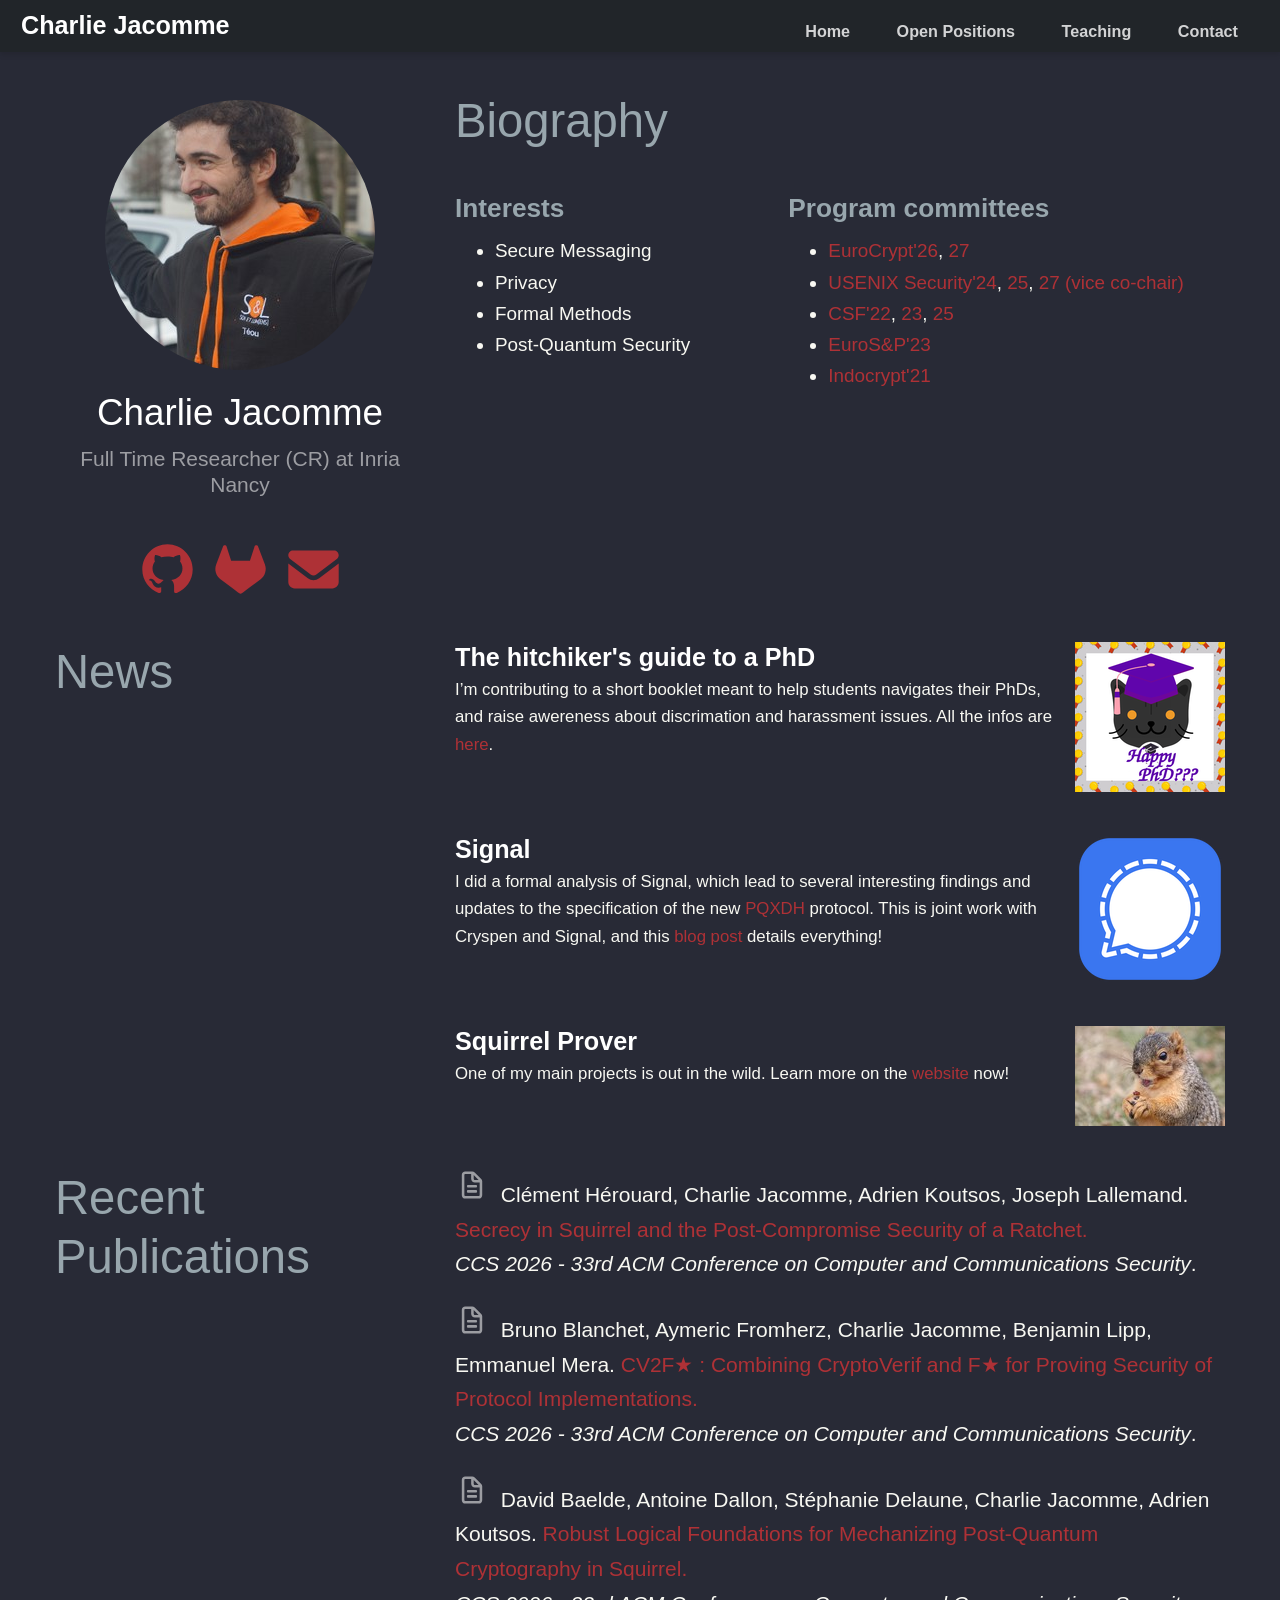
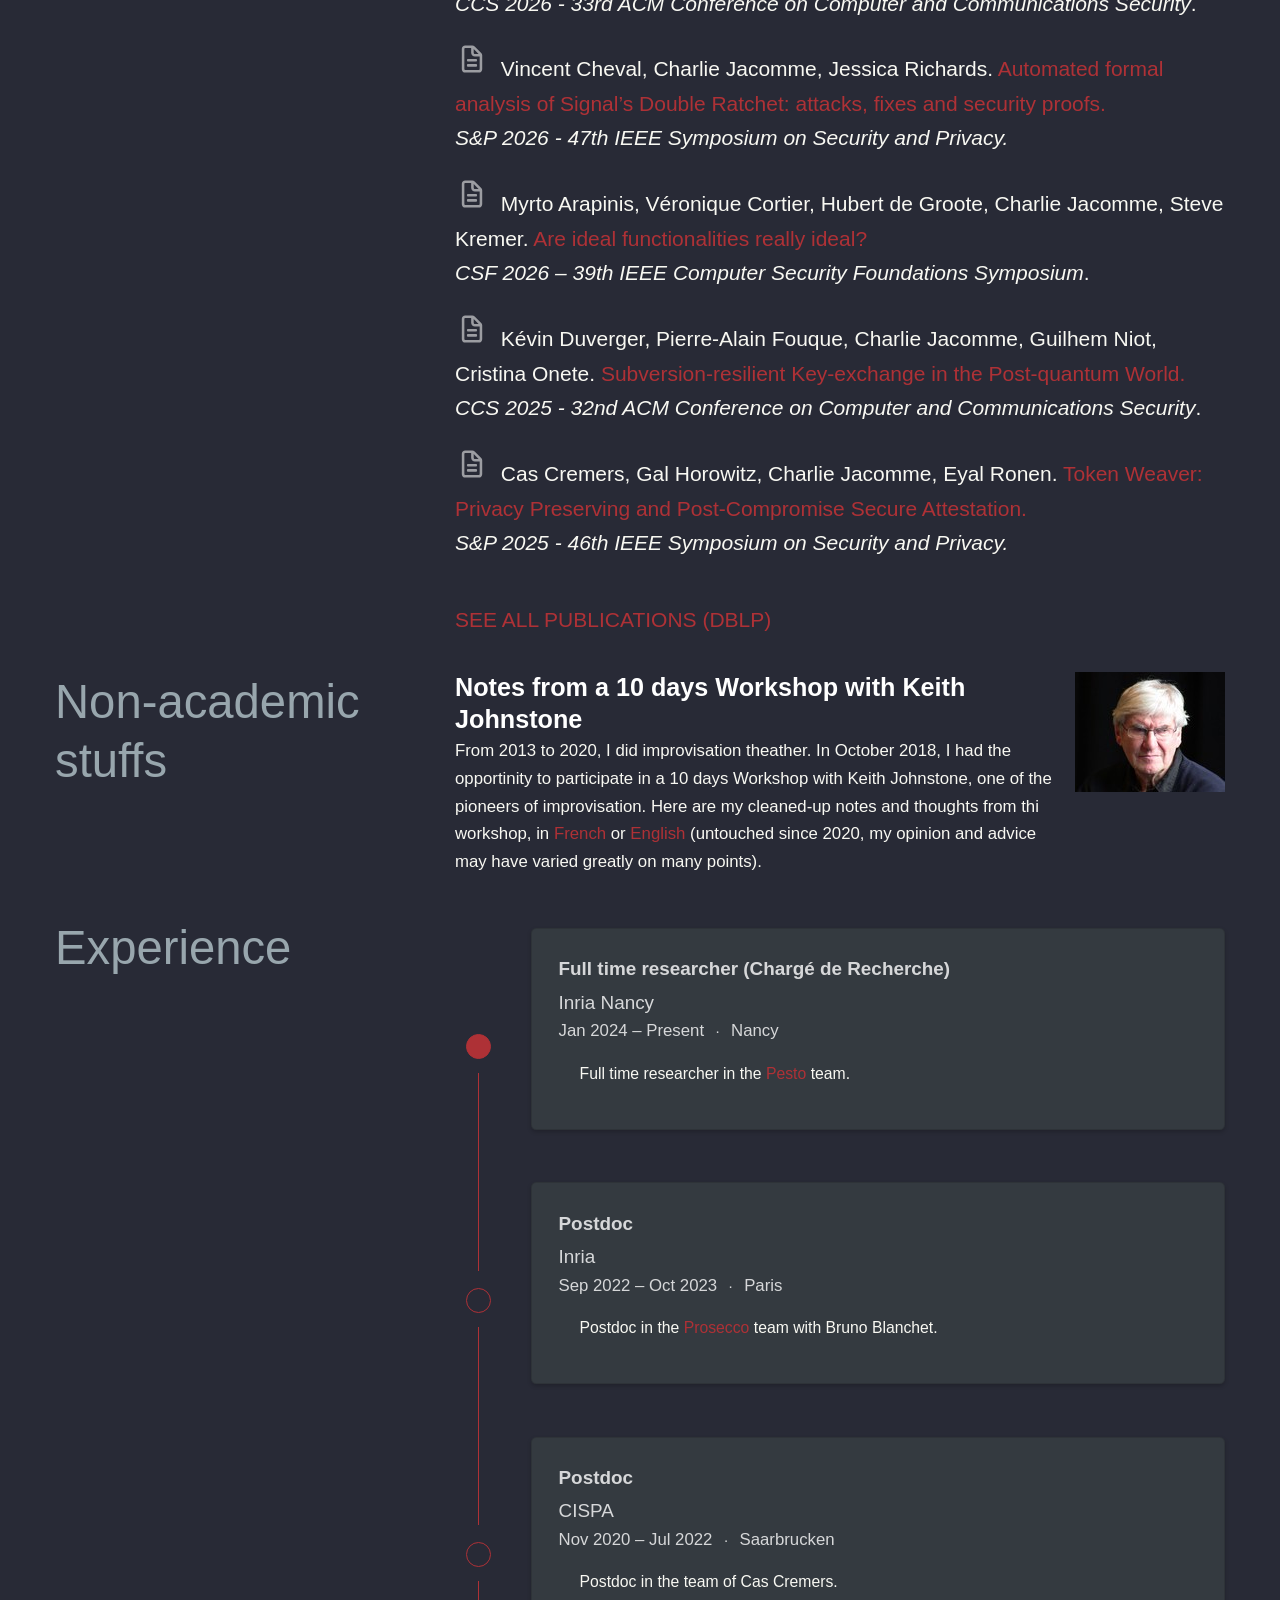
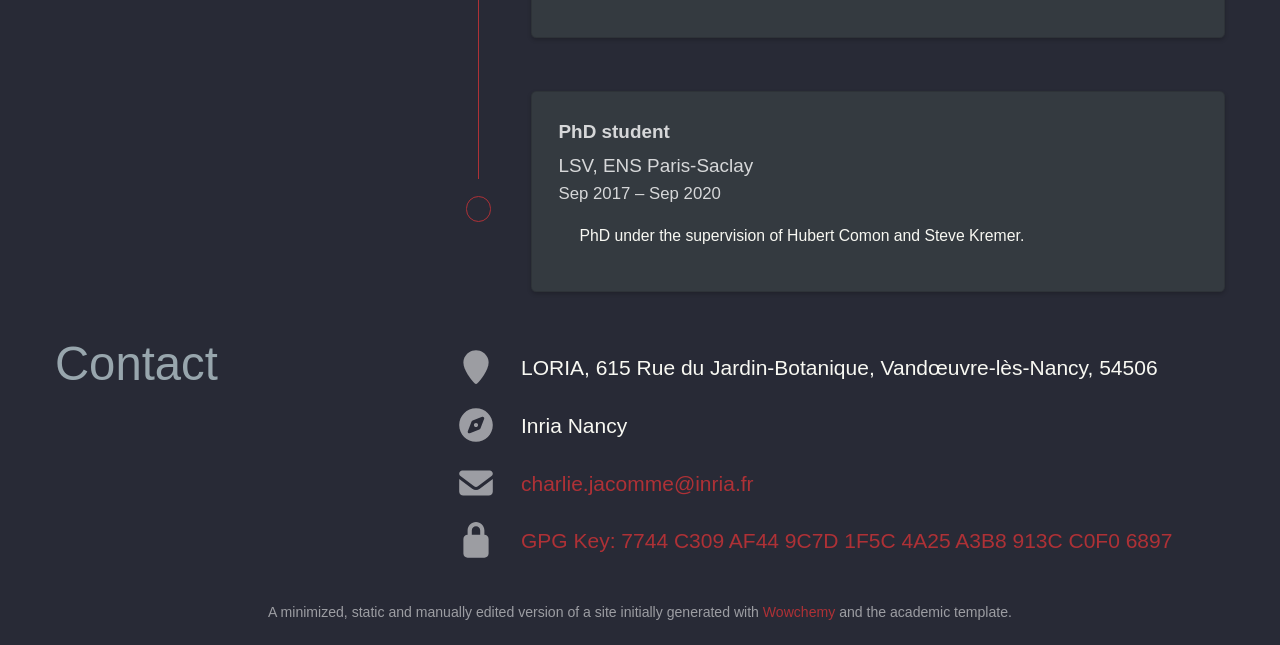
==== commit 5100d69f: "clean up + updates" ====
--- a/index.html
+++ b/index.html
@@ -4,11 +4,9 @@
 <meta charset="utf-8">
 <meta name="viewport" content="width=device-width,initial-scale=1">
 <meta http-equiv="x-ua-compatible" content="IE=edge">
-<meta name="generator" content="Wowchemy 4.8.0 for Hugo">
 <meta name="author" content="Charlie Jacomme">
 <meta name="description" content="Full Time Researcher (CR) at Inria Nancy">
 <link rel="alternate" hreflang="en-us" href="https://charlie.jacomme.fr/">
-<link rel="preconnect" href="https://fonts.gstatic.com/" crossorigin="">
 <meta name="theme-color" content="rgb(174,49,54)">
 
 <link rel="stylesheet" href="min.css">
@@ -128,9 +126,7 @@
 <h3 class="article-title mb-0 mt-0">
 <a href="https://not-in-our-labs.github.io/" target="_blank" rel="noopener">The hitchiker's guide to a PhD</a>
 </h3>
-<a href="https://charlie.jacomme.fr/project/booklet/" class="summary-link">
-</a><div class="article-style"><a href="https://charlie.jacomme.fr/project/booklet/" class="summary-link">
-</a><a href=""></a>I’m contributing to a short booklet meant to help students navigates their PhDs, and raise awereness about discrimation and harassment issues. All the infos are <a href="https://not-in-our-labs.github.io/">here</a>.
+<div class="article-style">I’m contributing to a short booklet meant to help students navigates their PhDs, and raise awereness about discrimation and harassment issues. All the infos are <a href="https://not-in-our-labs.github.io/">here</a>.
 </div>
 
 <div class="stream-meta article-metadata">
@@ -151,9 +147,7 @@
 <h3 class="article-title mb-0 mt-0">
 <a href="https://cryspen.com/post/pqxdh/" target="_blank" rel="noopener">Signal</a>
 </h3>
-<a href="https://charlie.jacomme.fr/project/signal/" class="summary-link">
-</a><div class="article-style"><a href="https://charlie.jacomme.fr/project/signal/" class="summary-link">
-</a><a href=""></a>I did a formal analysis of Signal, which lead to several interesting findings and updates to the specification of the new <a href="https://signal.org/blog/pqxdh/">PQXDH</a> protocol. This is joint work with Cryspen and Signal, and this <a href="https://cryspen.com/post/pqxdh/">blog post</a> details everything!
+<div class="article-style">I did a formal analysis of Signal, which lead to several interesting findings and updates to the specification of the new <a href="https://signal.org/blog/pqxdh/">PQXDH</a> protocol. This is joint work with Cryspen and Signal, and this <a href="https://cryspen.com/post/pqxdh/">blog post</a> details everything!
 </div>
 
 <div class="stream-meta article-metadata">
@@ -174,9 +168,7 @@
 <h3 class="article-title mb-0 mt-0">
 <a href="https://squirrel-prover.github.io/" target="_blank" rel="noopener">Squirrel Prover</a>
 </h3>
-<a href="https://charlie.jacomme.fr/project/squirrelprover/" class="summary-link">
-</a><div class="article-style"><a href="https://charlie.jacomme.fr/project/squirrelprover/" class="summary-link">
-</a><a href=""></a>One of my main projects is out in the wild. Learn more on the <a href="https://squirrel-prover.github.io/">website</a> now!
+<div class="article-style">One of my main projects is out in the wild. Learn more on the <a href="https://squirrel-prover.github.io/">website</a> now!
 </div>
 
 <div class="stream-meta article-metadata">
@@ -196,6 +188,167 @@
 </div>
 </div>
 </section>
+
+
+
+<section id="publications" class="home-section wg-pages">
+<div class="container">
+<div class="row">
+<div class="col-12 col-lg-4 section-heading">
+<h1>Recent Publications</h1>
+</div>
+<svg  xmlns="http://www.w3.org/2000/svg" viewBox="0 0 640 640"  width="0" height="0"><!--!Font Awesome Free v7.3.1 by @fontawesome - https://fontawesome.com License - https://fontawesome.com/license/free Copyright 2026 Fonticons, Inc.--><path id="fa-file"
+d="M192 112L304 112L304 200C304 239.8 336.2 272 376 272L464 272L464 512C464 520.8 456.8 528 448 528L192 528C183.2 528 176 520.8 176 512L176 128C176 119.2 183.2 112 192 112zM352 131.9L444.1 224L376 224C362.7 224 352 213.3 352 200L352 131.9zM192 64C156.7 64 128 92.7 128 128L128 512C128 547.3 156.7 576 192 576L448 576C483.3 576 512 547.3 512 512L512 250.5C512 233.5 505.3 217.2 493.3 205.2L370.7 82.7C358.7 70.7 342.5 64 325.5 64L192 64zM248 320C234.7 320 224 330.7 224 344C224 357.3 234.7 368 248 368L392 368C405.3 368 416 357.3 416 344C416 330.7 405.3 320 392 320L248 320zM248 416C234.7 416 224 426.7 224 440C224 453.3 234.7 464 248 464L392 464C405.3 464 416 453.3 416 440C416 426.7 405.3 416 392 416L248 416z"/></svg>
+
+<div class="col-12 col-lg-8">
+
+
+
+<!-- Article TEMPLATE -->
+
+<!-- <div class="pub-list-item" style="margin-bottom:1rem"> -->
+    
+<!--   <i class="far pub-icon" aria-hidden="true"><svg   viewBox="0 0 640 640"  height="2em" aria-hidden="true"><use href="#fa-file"></use> </svg></i> -->
+
+<!-- <span class="li-cite-author"> -->
+<!-- . -->
+<!-- </span> -->
+<!-- <a href="">.</a></br> -->
+<!-- <em>.</em> -->
+
+<!-- </div> -->
+
+
+
+<div class="pub-list-item" style="margin-bottom:1rem">
+    
+  <i class="far pub-icon" aria-hidden="true"><svg   viewBox="0 0 640 640"  height="2em" aria-hidden="true"><use href="#fa-file"></use> </svg></i>
+
+<span class="li-cite-author">
+Clément Hérouard, Charlie Jacomme, Adrien Koutsos, Joseph Lallemand.
+</span>
+<a href="https://eprint.iacr.org/2026/1912">Secrecy in Squirrel and the Post-Compromise Security of a Ratchet.</a></br>
+<em>CCS 2026 - 33rd ACM Conference on Computer and Communications Security</em>.
+
+</div>
+
+
+
+<div class="pub-list-item" style="margin-bottom:1rem">
+    
+  <i class="far pub-icon" aria-hidden="true"><svg   viewBox="0 0 640 640"  height="2em" aria-hidden="true"><use href="#fa-file"></use> </svg></i>
+
+<span class="li-cite-author">
+Bruno Blanchet, Aymeric Fromherz, Charlie Jacomme, Benjamin Lipp, Emmanuel Mera.
+</span>
+<a href="https://hal.science/hal-05741445">CV2F★ : Combining CryptoVerif and F★ for Proving Security of Protocol Implementations.</a></br>
+<em>CCS 2026 - 33rd ACM Conference on Computer and Communications Security</em>.
+
+</div>
+
+<div class="pub-list-item" style="margin-bottom:1rem">
+    
+  <i class="far pub-icon" aria-hidden="true"><svg   viewBox="0 0 640 640"  height="2em" aria-hidden="true"><use href="#fa-file"></use> </svg></i>
+
+<span class="li-cite-author">
+David Baelde, Antoine Dallon, Stéphanie Delaune, Charlie Jacomme, Adrien Koutsos.
+</span>
+<a href="https://inria.hal.science/hal-05595035">Robust Logical Foundations for Mechanizing Post-Quantum Cryptography in Squirrel. </a></br>
+<em>CCS 2026 - 33rd ACM Conference on Computer and Communications Security</em>.
+
+</div>
+
+<div class="pub-list-item" style="margin-bottom:1rem">
+    
+  <i class="far pub-icon" aria-hidden="true"><svg   viewBox="0 0 640 640"  height="2em" aria-hidden="true"><use href="#fa-file"></use> </svg></i>
+
+<span class="li-cite-author">
+Vincent Cheval, Charlie Jacomme, Jessica Richards.
+</span>
+<a href="https://eprint.iacr.org/2026/727">Automated formal analysis of Signal’s Double Ratchet: attacks, fixes and security proofs.</a> </br>
+<em>S&P 2026 - 47th IEEE Symposium on
+Security and Privacy.</em>
+
+</div>
+
+
+
+  
+<div class="pub-list-item" style="margin-bottom:1rem">
+    
+  <i class="far pub-icon" aria-hidden="true"><svg   viewBox="0 0 640 640"  height="2em" aria-hidden="true"><use href="#fa-file"></use> </svg></i>
+
+<span class="li-cite-author">
+Myrto Arapinis, Véronique Cortier, Hubert de Groote, Charlie Jacomme, Steve Kremer.
+</span>
+<a href="https://eprint.iacr.org/2025/2125">Are ideal functionalities really ideal?</a></br>
+<em>CSF 2026 – 39th IEEE Computer Security Foundations Symposium</em>.
+
+</div>
+
+
+<div class="pub-list-item" style="margin-bottom:1rem">
+    
+  <i class="far pub-icon" aria-hidden="true"><svg   viewBox="0 0 640 640"  height="2em" aria-hidden="true"><use href="#fa-file"></use> </svg></i>
+
+<span class="li-cite-author">
+Kévin Duverger, Pierre-Alain Fouque, Charlie Jacomme, Guilhem Niot, Cristina Onete.
+</span>
+<a href="https://eprint.iacr.org/2026/019"> Subversion-resilient Key-exchange in the Post-quantum World.</a></br>
+<em>CCS 2025 - 32nd ACM Conference on Computer and Communications Security</em>.
+
+</div>
+
+<div class="pub-list-item" style="margin-bottom:1rem">
+    
+  <i class="far pub-icon" aria-hidden="true"><svg   viewBox="0 0 640 640"  height="2em" aria-hidden="true"><use href="#fa-file"></use> </svg></i>
+
+<span class="li-cite-author">
+Cas Cremers, Gal Horowitz, Charlie Jacomme, Eyal Ronen.
+</span>
+<a href="https://eprint.iacr.org/2022/1691">Token Weaver: Privacy Preserving and Post-Compromise Secure Attestation.</a></br>
+<em>S&P 2025 - 46th IEEE Symposium on Security and Privacy.</em>
+
+</div>
+
+<div class="see-all">
+<a href="https://dblp.org/pid/195/3195.html">
+See all publications (dblp)
+
+</a>
+</div>
+</div>
+</div>
+</div>
+</section>
+
+</br>
+<section id="blogposts" class="home-section wg-pages">
+<div class="container">
+<div class="row">
+<div class="col-12 col-lg-4 section-heading">
+<h1>Non-academic stuffs</h1>
+</div>
+<div class="col-12 col-lg-8">
+<div class="media stream-item">
+<div class="media-body">
+<h3 class="article-title mb-0 mt-0">
+<a href="">Notes from a 10 days Workshop with Keith Johnstone</a>
+</h3>
+<div class="article-style">
+From 2013 to 2020, I did improvisation theather. In October 2018, I had the opportinity to participate in a 10 days Workshop with Keith Johnstone, one of the pioneers of improvisation. Here are my cleaned-up notes and thoughts from thi workshop, in <a href="keith/keith_vf.pdf">French</a> or <a href="keith/keith.pdf">English</a> (untouched since 2020, my opinion and advice may have varied greatly on many points). 
+</div>
+
+</div>
+<div class="ml-3">
+<img src="pics/keith.jpg" alt="Notes from a 10 days Workshop with Keith Johnstone">
+</div>
+</div>
+</div>
+</div>
+</div>
+</section>
+
 <section id="experience" class="home-section wg-experience">
 <div class="container">
 <div class="row">
@@ -327,144 +480,6 @@
 </section>
 
 
-<section id="publications" class="home-section wg-pages">
-<div class="container">
-<div class="row">
-<div class="col-12 col-lg-4 section-heading">
-<h1>Recent Publications</h1>
-</div>
-<svg  xmlns="http://www.w3.org/2000/svg" viewBox="0 0 640 640"  width="0" height="0"><!--!Font Awesome Free v7.3.1 by @fontawesome - https://fontawesome.com License - https://fontawesome.com/license/free Copyright 2026 Fonticons, Inc.--><path id="fa-file"
-d="M192 112L304 112L304 200C304 239.8 336.2 272 376 272L464 272L464 512C464 520.8 456.8 528 448 528L192 528C183.2 528 176 520.8 176 512L176 128C176 119.2 183.2 112 192 112zM352 131.9L444.1 224L376 224C362.7 224 352 213.3 352 200L352 131.9zM192 64C156.7 64 128 92.7 128 128L128 512C128 547.3 156.7 576 192 576L448 576C483.3 576 512 547.3 512 512L512 250.5C512 233.5 505.3 217.2 493.3 205.2L370.7 82.7C358.7 70.7 342.5 64 325.5 64L192 64zM248 320C234.7 320 224 330.7 224 344C224 357.3 234.7 368 248 368L392 368C405.3 368 416 357.3 416 344C416 330.7 405.3 320 392 320L248 320zM248 416C234.7 416 224 426.7 224 440C224 453.3 234.7 464 248 464L392 464C405.3 464 416 453.3 416 440C416 426.7 405.3 416 392 416L248 416z"/></svg>
-
-
-<div class="col-12 col-lg-8">
-<div class="pub-list-item" style="margin-bottom:1rem">
-  <i class="far pub-icon" aria-hidden="true">
-       <svg   viewBox="0 0 640 640"  height="2em" aria-hidden="true">     <use href="#fa-file"></use> </svg>
-  </i>
-  
-<span class="article-metadata li-cite-author">
-<span><a href="https://charlie.jacomme.fr/author/myrto-arapinis/">Myrto Arapinis</a></span>, <span><a href="https://charlie.jacomme.fr/author/veronique-cortier/">Véronique Cortier</a></span>, <span><a href="https://charlie.jacomme.fr/author/hubert-de-groote/">Hubert de Groote</a></span>, <span><a href="https://charlie.jacomme.fr/author/charlie-jacomme/">Charlie Jacomme</a></span>, <span><a href="https://charlie.jacomme.fr/author/steve-kremer/">Steve Kremer</a></span>
-</span>
-(2026).
-<a href="https://charlie.jacomme.fr/publication/arapinis-2026-ideal/">Are ideal functionalities really ideal?</a>.
-<em>CSF 2026–39th IEEE Computer Security Foundations Symposium</em>.
-<p>
-<button type="button" class="btn btn-outline-primary my-1 mr-1 btn-sm js-cite-modal" data-filename="/publication/arapinis-2026-ideal/cite.bib">
-Cite
-</button>
-<a class="btn btn-outline-primary my-1 mr-1 btn-sm" href="https://eprint.iacr.org/2025/2125" target="_blank" rel="noopener">
-URL
-</a>
-</p>
-</div>
-<div class="pub-list-item" style="margin-bottom:1rem">
-  <i class="far pub-icon" aria-hidden="true">
- <svg   viewBox="0 0 640 640"  height="2em" aria-hidden="true">     <use href="#fa-file"></use> </svg>
-  </i>
-<span class="article-metadata li-cite-author">
-<span><a href="https://charlie.jacomme.fr/author/kevin-duverger/">Kévin Duverger</a></span>, <span><a href="https://charlie.jacomme.fr/author/pierre-alain-fouque/">Pierre-Alain Fouque</a></span>, <span><a href="https://charlie.jacomme.fr/author/charlie-jacomme/">Charlie Jacomme</a></span>, <span><a href="https://charlie.jacomme.fr/author/guilhem-niot/">Guilhem Niot</a></span>, <span><a href="https://charlie.jacomme.fr/author/cristina-onete/">Cristina Onete</a></span>
-</span>
-(2025).
-<a href="https://charlie.jacomme.fr/publication/duvergerhal-05242187/">Subversion-resilient Key-exchange in the Post-quantum World</a>.
-<em>CCS 2025 - 32nd ACM Conference on Computer and Communications Security</em>.
-<p>
-<button type="button" class="btn btn-outline-primary my-1 mr-1 btn-sm js-cite-modal" data-filename="/publication/duvergerhal-05242187/cite.bib">
-Cite
-</button>
-<a class="btn btn-outline-primary my-1 mr-1 btn-sm" href="https://inria.hal.science/hal-05242187" target="_blank" rel="noopener">
-URL
-</a>
-</p>
-</div>
-<div class="pub-list-item" style="margin-bottom:1rem">
-<i class="far  pub-icon" aria-hidden="true"> <svg   viewBox="0 0 640 640" height="2em" aria-hidden="true">     <use href="#fa-file"></use> </svg></i>
-<span class="article-metadata li-cite-author">
-<span><a href="https://charlie.jacomme.fr/author/cas-cremers/">Cas Cremers</a></span>, <span><a href="https://charlie.jacomme.fr/author/gal-horowitz/">Gal Horowitz</a></span>, <span><a href="https://charlie.jacomme.fr/author/charlie-jacomme/">Charlie Jacomme</a></span>, <span><a href="https://charlie.jacomme.fr/author/eyal-ronen/">Eyal Ronen</a></span>
-</span>
-(2025).
-<a href="https://charlie.jacomme.fr/publication/cremers-2025-token/">Token Weaver: Privacy Preserving and Post-Compromise Secure Attestation</a>.
-<em>2025 IEEE Symposium on Security and Privacy (SP)</em>.
-<p>
-<button type="button" class="btn btn-outline-primary my-1 mr-1 btn-sm js-cite-modal" data-filename="/publication/cremers-2025-token/cite.bib">
-Cite
-</button>
-</p>
-</div>
-<div class="pub-list-item" style="margin-bottom:1rem">
-<i class="far pub-icon" aria-hidden="true"> <svg   viewBox="0 0 640 640" height="2em" aria-hidden="true">     <use href="#fa-file"></use> </svg></i>
-<span class="article-metadata li-cite-author">
-<span><a href="https://charlie.jacomme.fr/author/karthikeyan-bhargavan/">Karthikeyan Bhargavan</a></span>, <span><a href="https://charlie.jacomme.fr/author/charlie-jacomme/">Charlie Jacomme</a></span>, <span><a href="https://charlie.jacomme.fr/author/franziskus-kiefer/">Franziskus Kiefer</a></span>, <span><a href="https://charlie.jacomme.fr/author/rolfe-schmidt/">Rolfe Schmidt</a></span>
-</span>
-(2024).
-<a href="https://charlie.jacomme.fr/publication/bjks-usenix-24/">Formal verification of the PQXDH Post-Quantum key agreement protocol for end-to-end secure messaging</a>.
-<em>USENIX Security Symposium (USENIX Security), 2024</em>.
-<p>
-<a class="btn btn-outline-primary my-1 mr-1 btn-sm" href="https://charlie.jacomme.fr/publication/bjks-usenix-24/bjks-usenix-24.pdf" target="_blank" rel="noopener">
-PDF
-</a>
-<button type="button" class="btn btn-outline-primary my-1 mr-1 btn-sm js-cite-modal" data-filename="/publication/bjks-usenix-24/cite.bib">
-Cite
-</button>
-</p>
-</div>
-<div class="pub-list-item" style="margin-bottom:1rem">
-<i class="far pub-icon" aria-hidden="true"> <svg   viewBox="0 0 640 640" height="2em" aria-hidden="true">     <use href="#fa-file"></use> </svg></i>
-<span class="article-metadata li-cite-author">
-<span><a href="https://charlie.jacomme.fr/author/bruno-blanchet/">Bruno Blanchet</a></span>, <span><a href="https://charlie.jacomme.fr/author/charlie-jacomme/">Charlie Jacomme</a></span>
-</span>
-(2024).
-<a href="https://charlie.jacomme.fr/publication/bj-csf-24/">Post-quantum sound CryptoVerif and verification of hybrid TLS and SSH key-exchanges</a>.
-<em>Proceedings of the 37th IEEE Computer Security Foundations Symposium (CSF'24)</em>.
-<p>
-<a class="btn btn-outline-primary my-1 mr-1 btn-sm" href="https://charlie.jacomme.fr/publication/bj-csf-24/bj-csf-24.pdf" target="_blank" rel="noopener">
-PDF
-</a>
-<button type="button" class="btn btn-outline-primary my-1 mr-1 btn-sm js-cite-modal" data-filename="/publication/bj-csf-24/cite.bib">
-Cite
-</button>
-</p>
-</div>
-<div class="see-all">
-<a href="https://dblp.org/pid/195/3195.html">
-See all publications (dblp)
-
-</a>
-</div>
-</div>
-</div>
-</div>
-</section>
-
-<section id="blogposts" class="home-section wg-pages">
-<div class="container">
-<div class="row">
-<div class="col-12 col-lg-4 section-heading">
-<h1>Non-academic stuffs</h1>
-</div>
-<div class="col-12 col-lg-8">
-<div class="media stream-item">
-<div class="media-body">
-<h3 class="article-title mb-0 mt-0">
-<a href="https://charlie.jacomme.fr/post/keithnotes/">Notes from a 10 days Workshop with Keith Johnstone</a>
-</h3>
-<a href="https://charlie.jacomme.fr/post/keithnotes/" class="summary-link">
-<div class="article-style">
-From 2013 to 2020, I did improvisation theather. In October 2018, I had the opportinity to participate in a 10 days Workshop with Keith Johnstone, one of the pioneers of improvisation. Here are my cleaned-up notes and thoughts from thi workshop, in <a href="keith/keith_vf.pdf">French</a> or <a href="keith/keith.pdf">English</a> (untouched since 2020, my opinion and advice may have varied greatly on many points). 
-</div>
-</a>
-</div>
-<div class="ml-3">
-<a href="https://charlie.jacomme.fr/post/keithnotes/">
-<img src="pics/keith.jpg" alt="Notes from a 10 days Workshop with Keith Johnstone">
-</a>
-</div>
-</div>
-</div>
-</div>
-</div>
-</section>
-
 <section id="contact" class="home-section wg-contact">
 <div class="container">
 <div class="row contact-widget">
